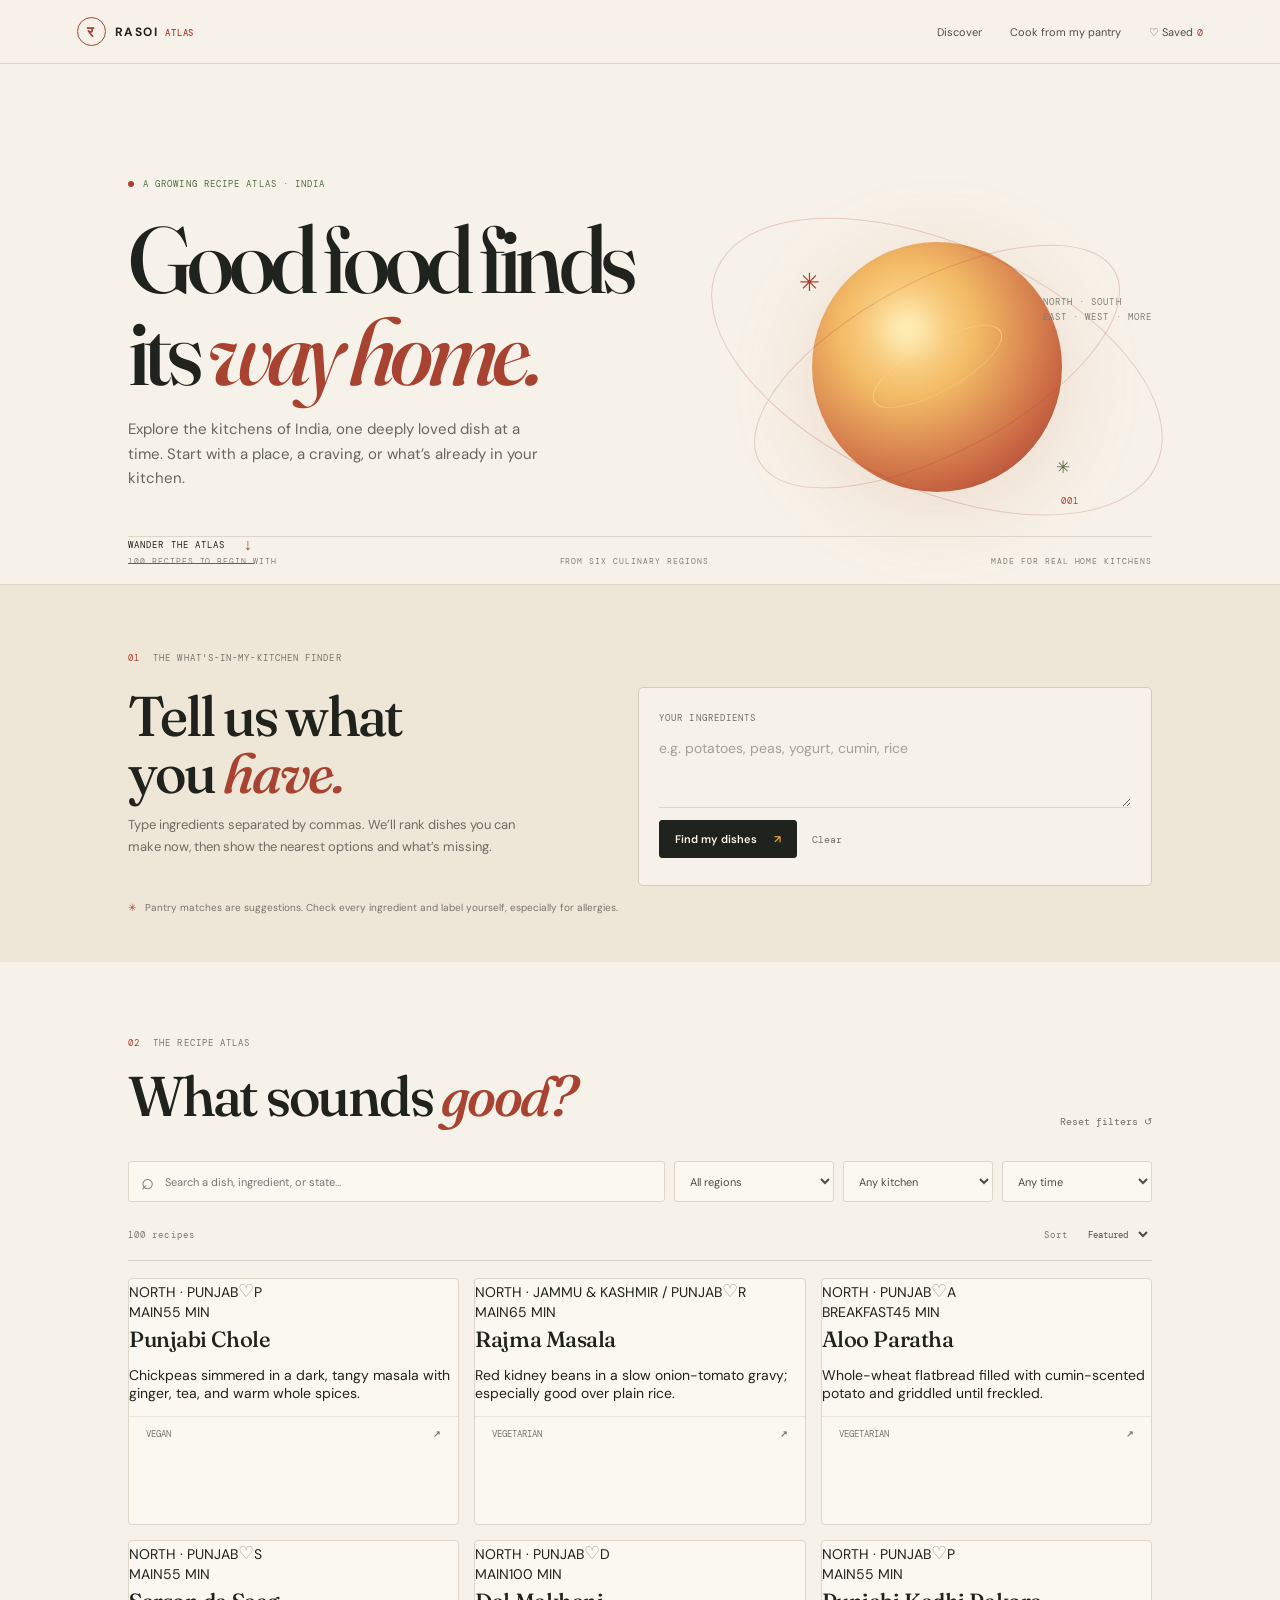
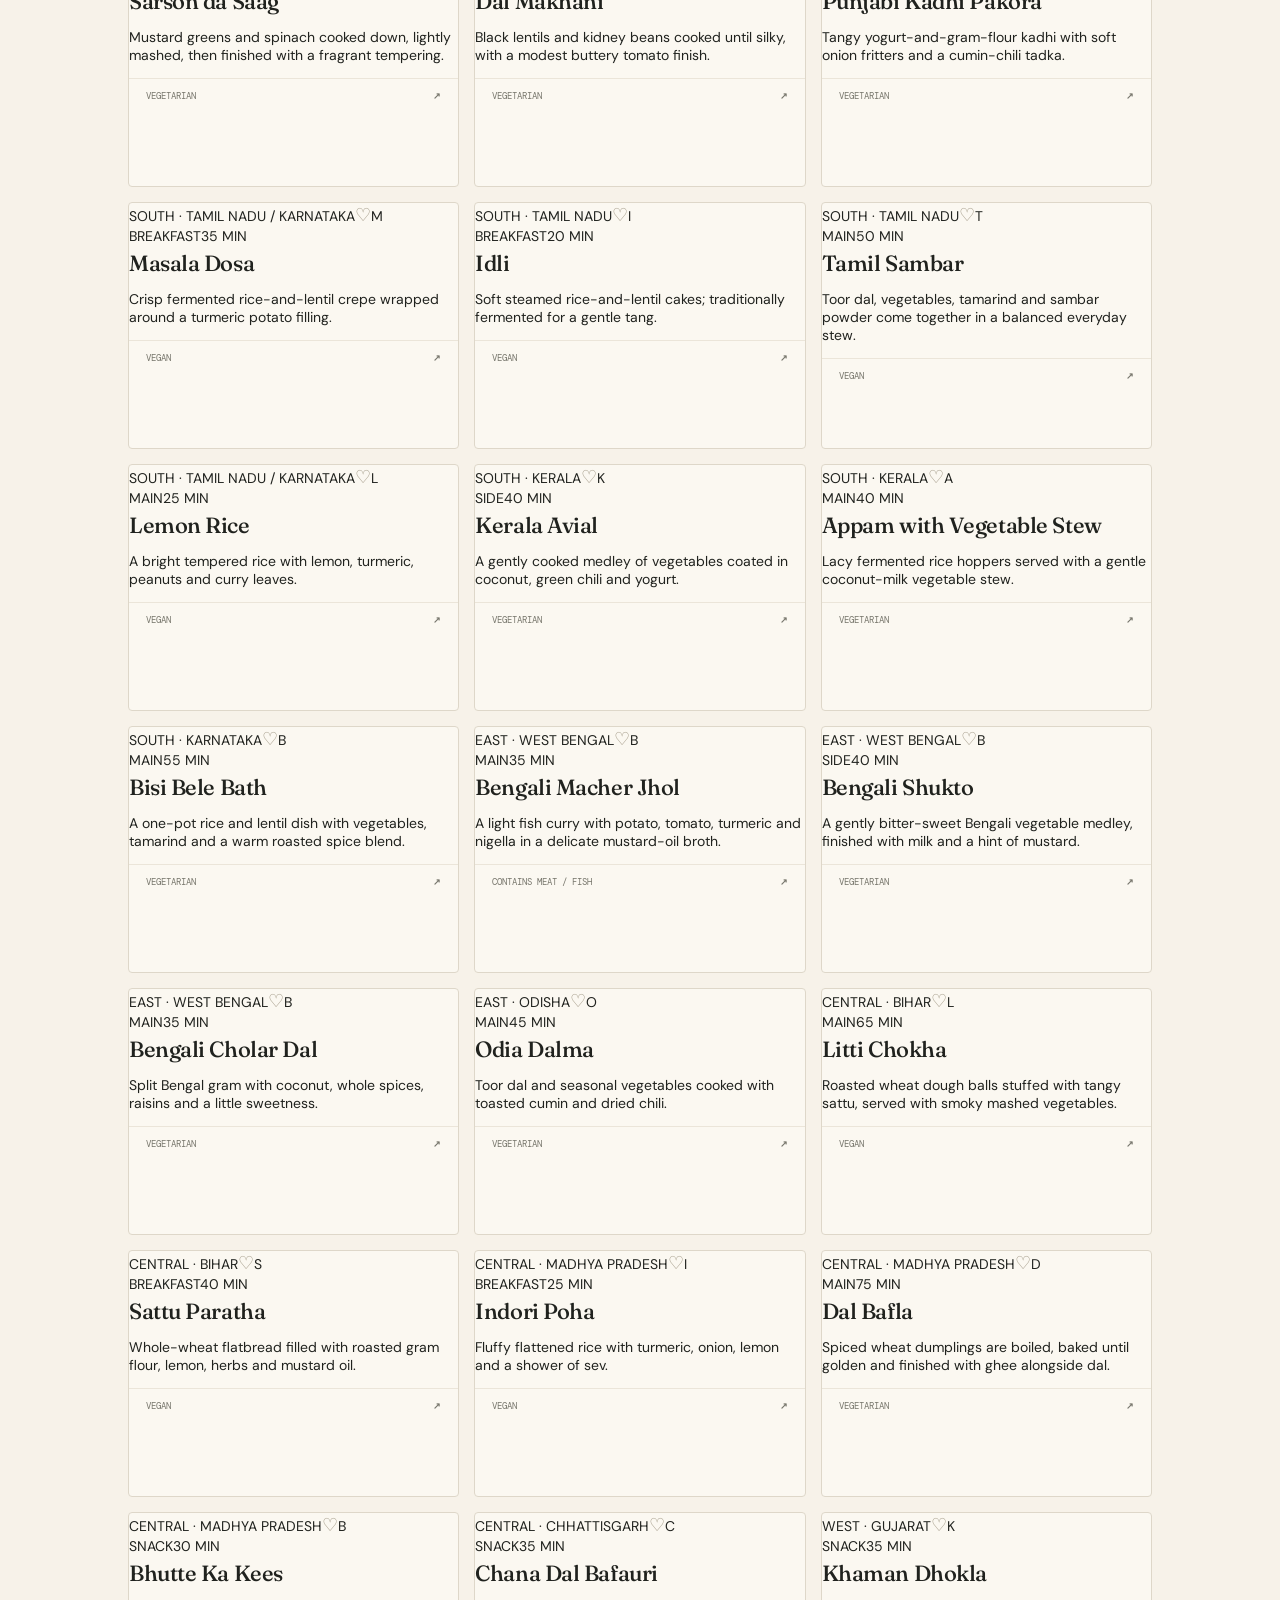
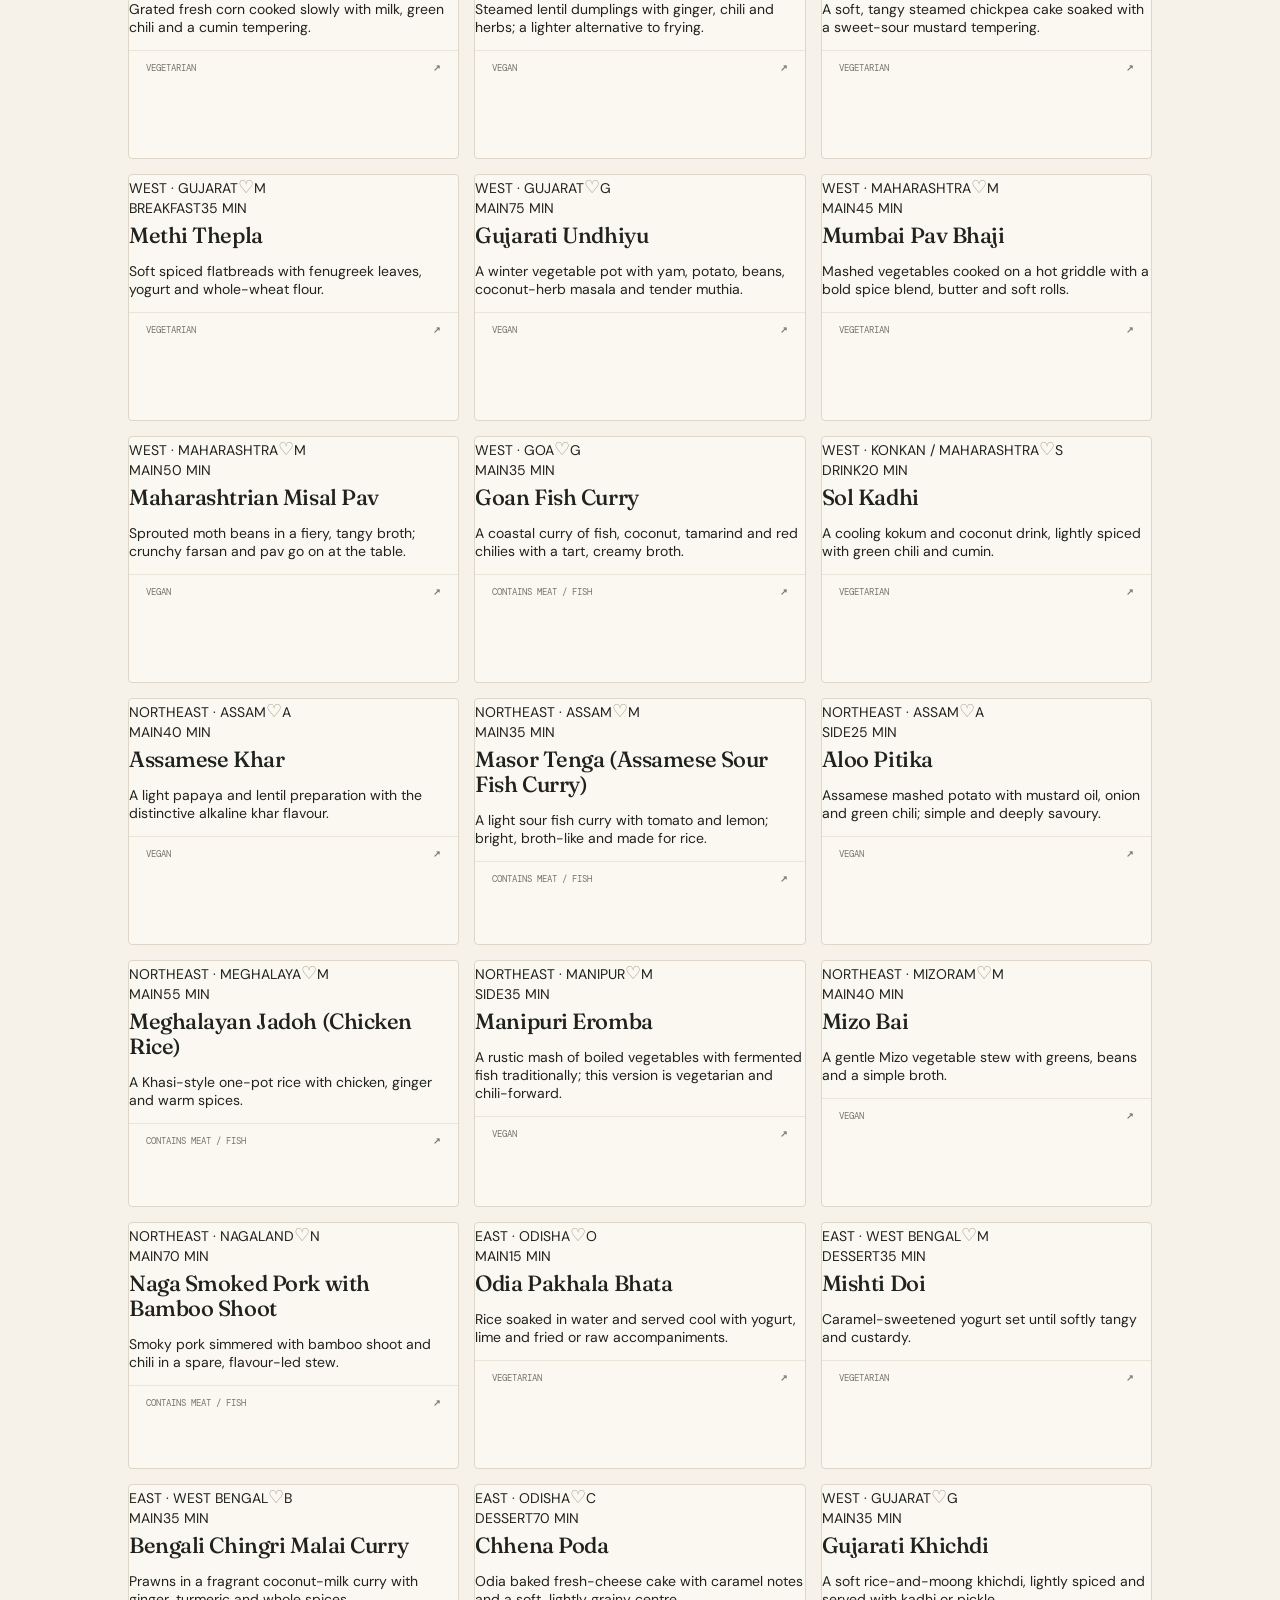
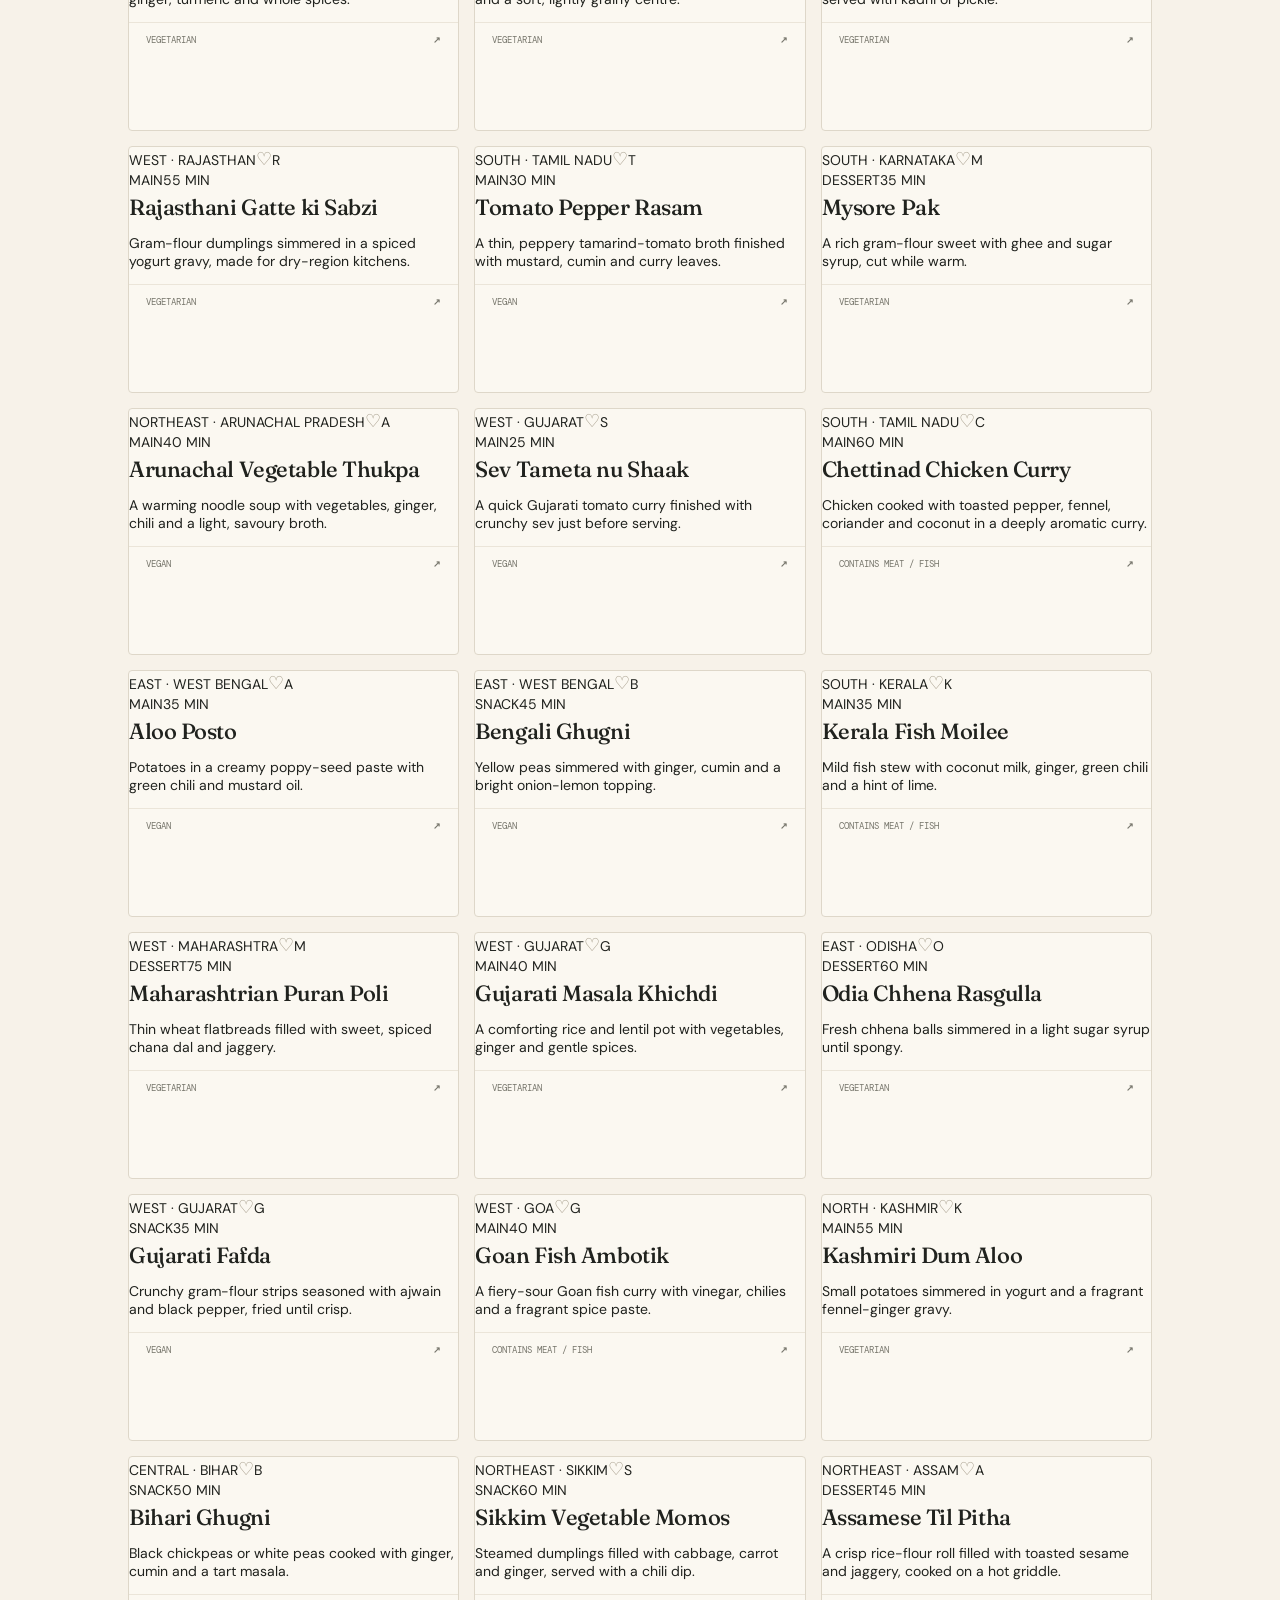
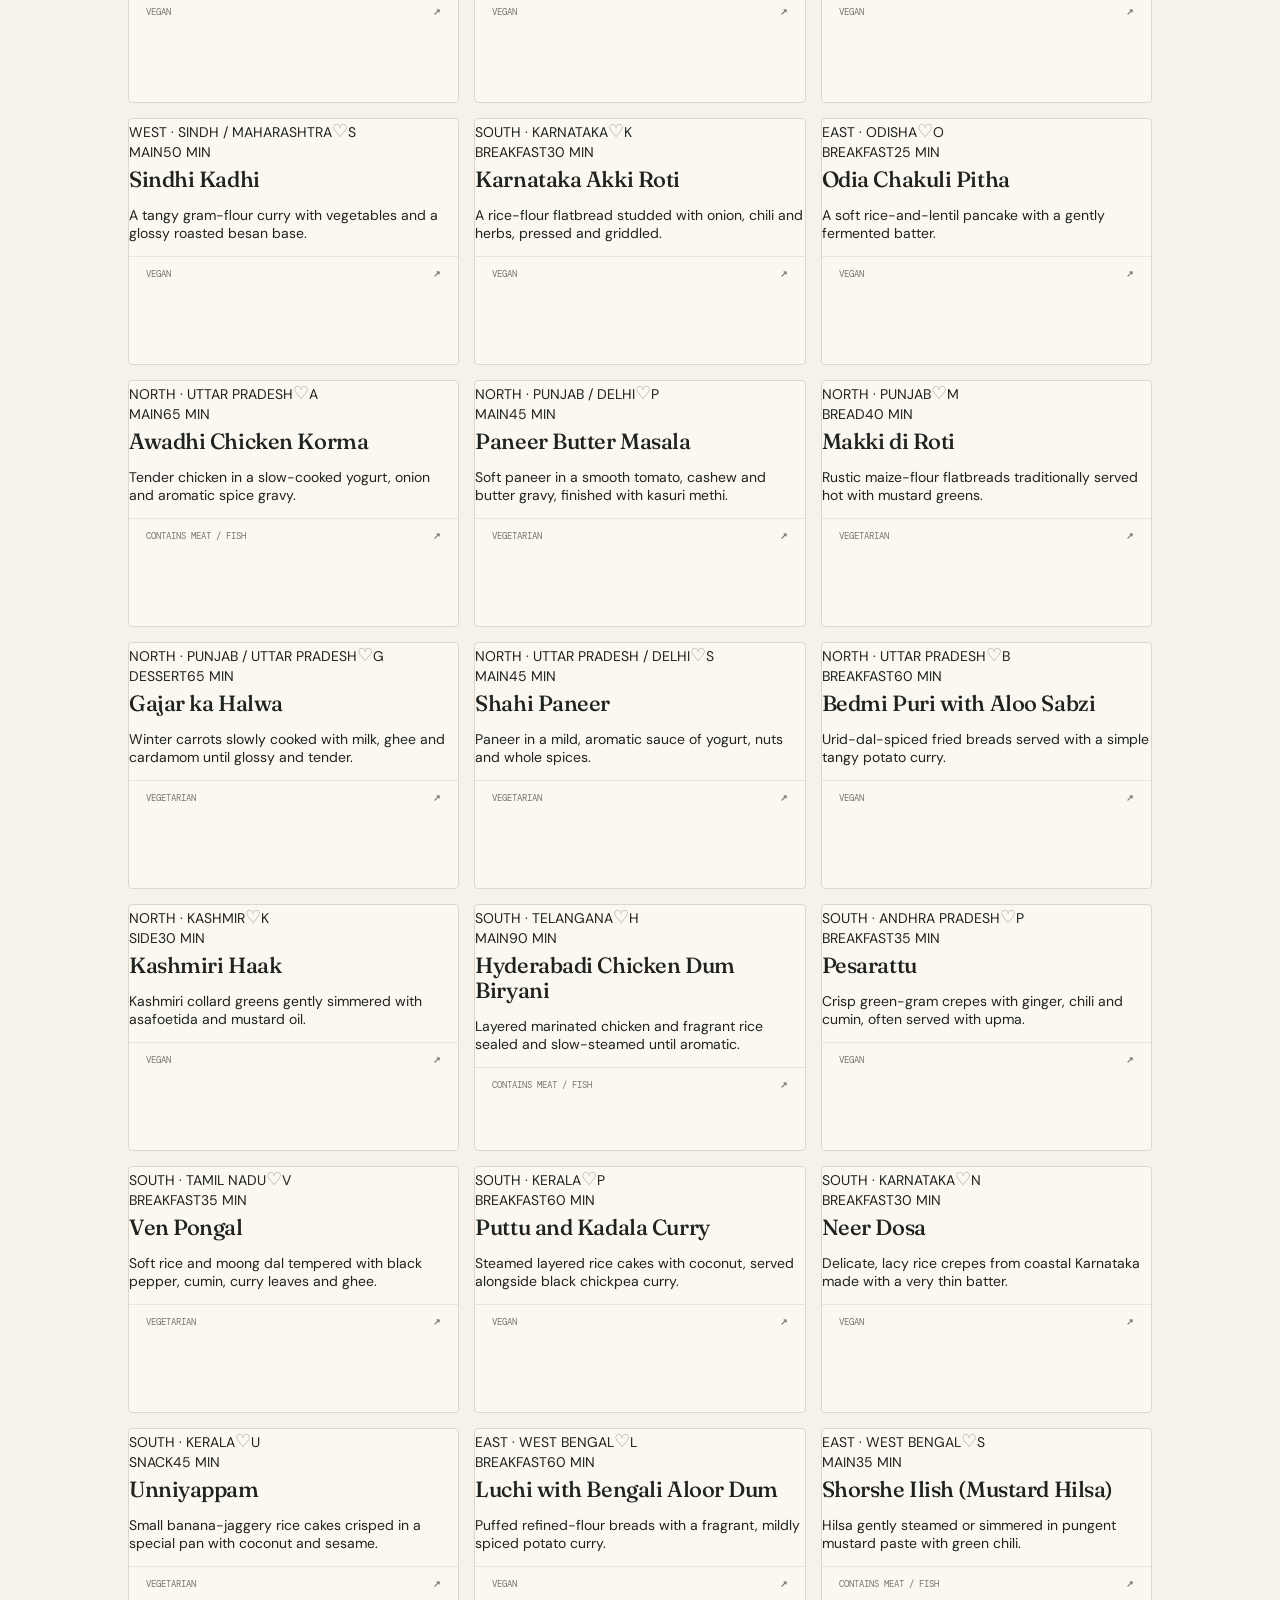
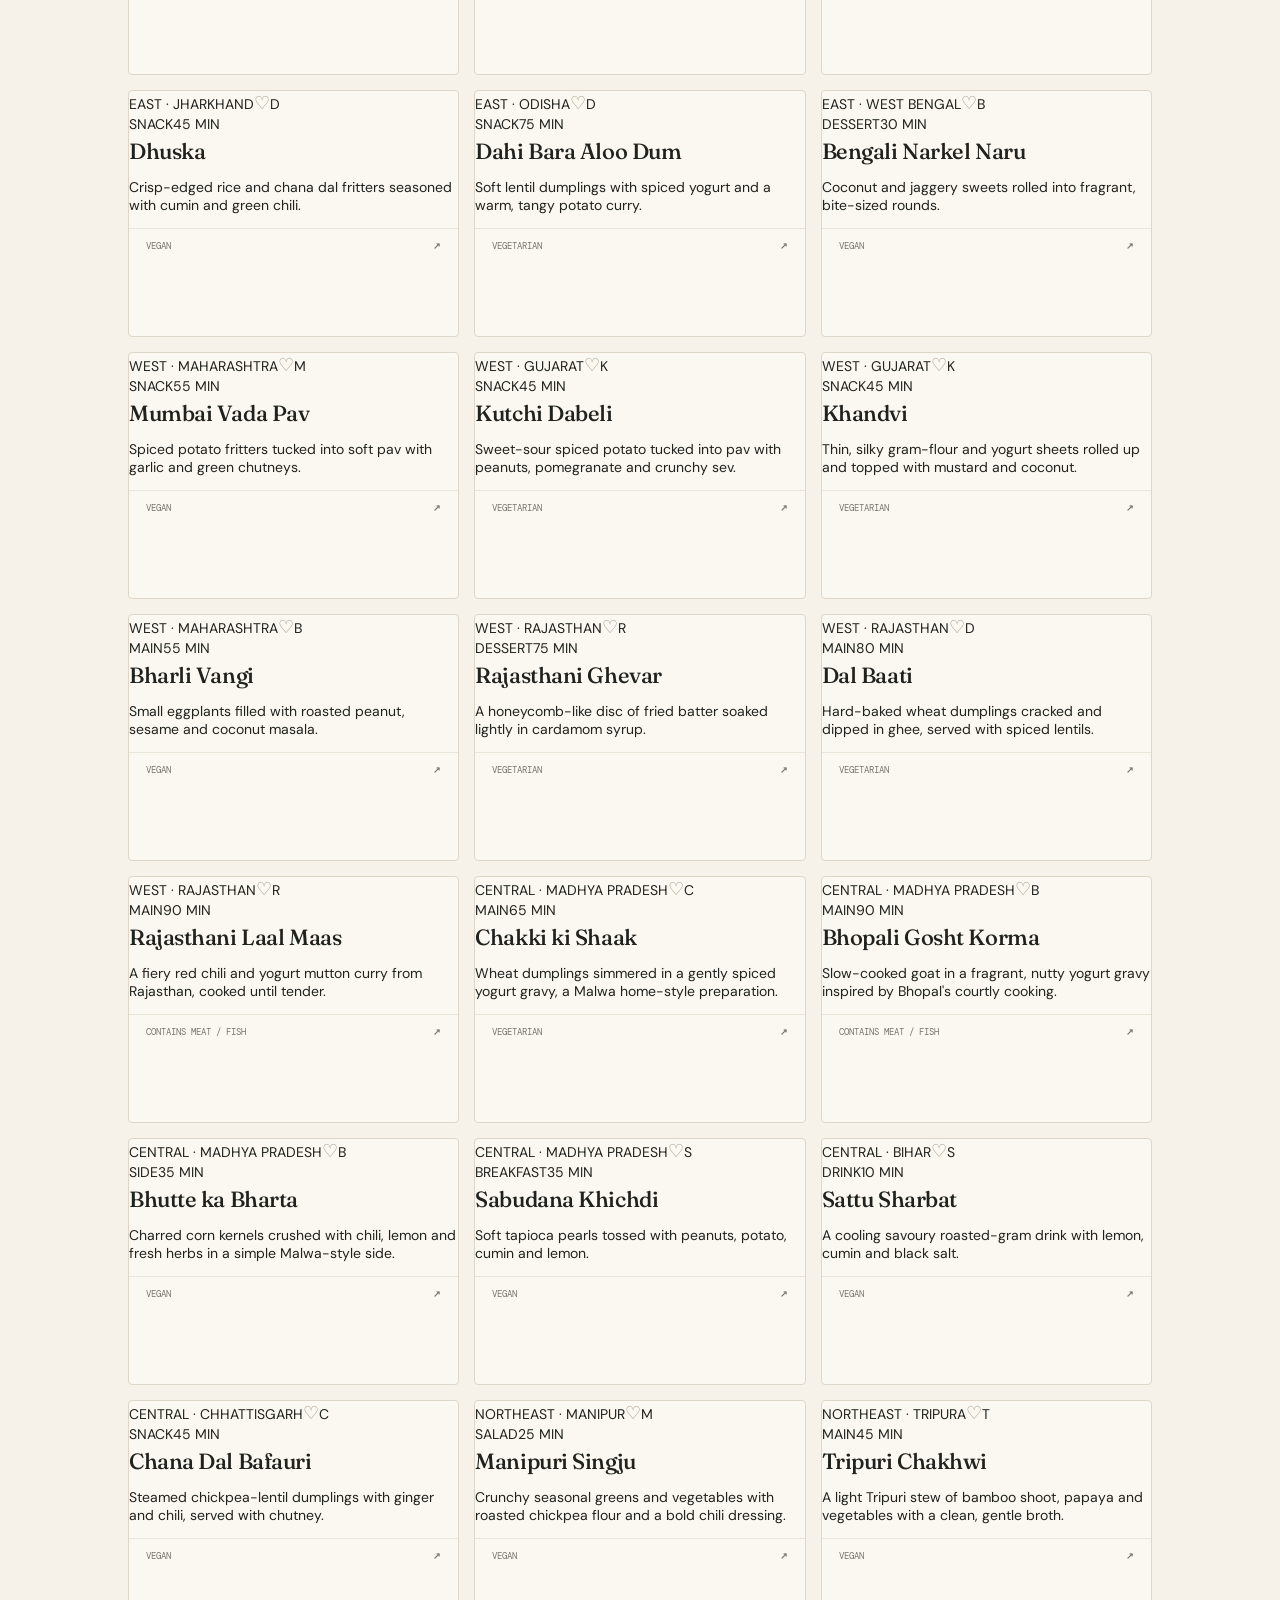
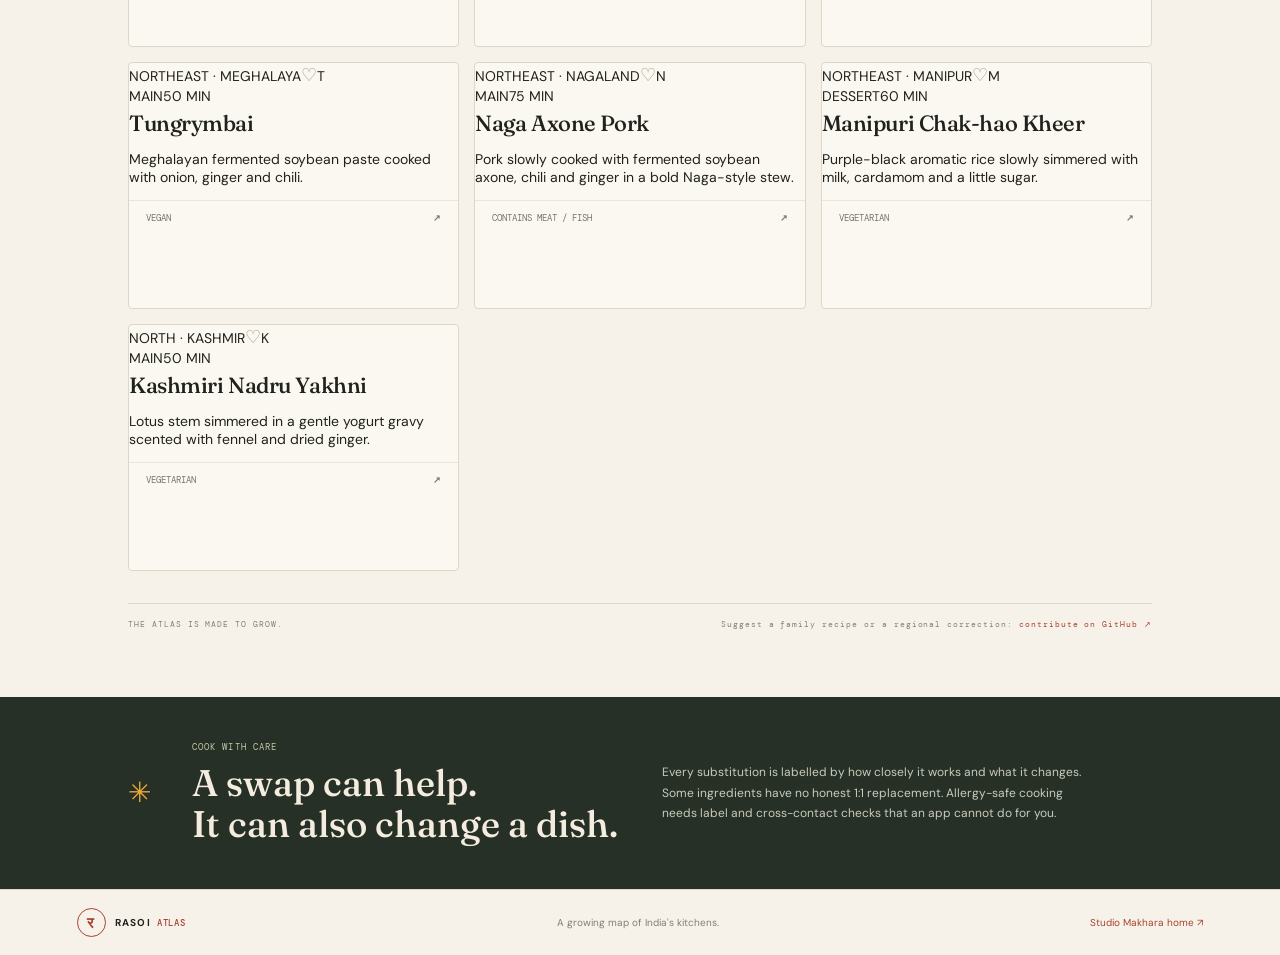
==== apps/rasoi-atlas/index.html @ 3f707b98 "Refresh recipe app browser assets" ====
<!doctype html>
<html lang="en">
<head>
  <meta charset="utf-8">
  <meta name="viewport" content="width=device-width,initial-scale=1">
  <meta name="theme-color" content="#f7f2e9">
  <meta name="description" content="Rasoi Atlas: discover Indian recipes by region, cook with what you have, and make thoughtful ingredient swaps.">
  <title>Rasoi Atlas — Indian food, one kitchen at a time</title>
  <link rel="preconnect" href="https://fonts.googleapis.com"><link rel="preconnect" href="https://fonts.gstatic.com" crossorigin>
  <link href="https://fonts.googleapis.com/css2?family=DM+Mono:wght@400;500&family=DM+Sans:wght@400;500;600;700&family=Fraunces:opsz,wght@9..144,500;9..144,600;9..144,700;9..144,500&display=swap" rel="stylesheet">
  <link rel="stylesheet" href="styles.css?v=100">
  <script src="data.js?v=100" defer></script>
  <script src="app.js?v=100" defer></script>
</head>
<body>
  <header class="site-header">
    <a class="wordmark" href="../../" aria-label="Studio Makhara home"><span class="seal">र</span><span>RASOI <i>ATLAS</i></span></a>
    <nav class="header-nav" aria-label="Main navigation"><a href="#discover">Discover</a><a href="#pantry">Cook from my pantry</a><button id="saved-link" class="saved-link">♡ <span>Saved</span><b id="saved-count">0</b></button></nav>
  </header>

  <main>
    <section class="hero">
      <div class="hero-copy"><p class="eyebrow"><span class="eyebrow-dot"></span> A GROWING RECIPE ATLAS · INDIA</p>
        <h1>Good food finds<br>its <em>way home.</em></h1>
        <p class="hero-text">Explore the kitchens of India, one deeply loved dish at a time. Start with a place, a craving, or what’s already in your kitchen.</p>
        <a class="hero-link" href="#discover">WANDER THE ATLAS <span>↓</span></a>
      </div>
      <div class="hero-art" aria-hidden="true"><div class="sun"></div><div class="orbit orbit-one"></div><div class="orbit orbit-two"></div><div class="spice spice-one">✳</div><div class="spice spice-two">✳</div><span class="hero-note">NORTH · SOUTH<br>EAST · WEST · MORE</span><span class="hero-no">001</span></div>
      <div class="hero-foot"><span>36 RECIPES TO BEGIN WITH</span><span>FROM SIX CULINARY REGIONS</span><span>MADE FOR REAL HOME KITCHENS</span></div>
    </section>

    <section id="pantry" class="pantry-section">
      <div class="section-kicker"><span>01</span><span>THE WHAT'S-IN-MY-KITCHEN FINDER</span></div>
      <div class="pantry-grid">
        <div><h2>Tell us what<br>you <em>have.</em></h2><p>Type ingredients separated by commas. We’ll rank dishes you can make now, then show the nearest options and what’s missing.</p></div>
        <div class="pantry-entry"><label for="pantry-input">YOUR INGREDIENTS</label><textarea id="pantry-input" rows="3" placeholder="e.g. potatoes, peas, yogurt, cumin, rice"></textarea><div class="pantry-actions"><button id="find-pantry" class="button button-dark">Find my dishes <span>↗</span></button><button id="pantry-clear" class="link-button">Clear</button></div><div id="pantry-chips" class="pantry-chips" aria-live="polite"></div></div>
      </div>
      <p class="pantry-note"><span>✳</span> Pantry matches are suggestions. Check every ingredient and label yourself, especially for allergies.</p>
    </section>

    <section id="discover" class="discover-section">
      <div class="discover-head"><div><div class="section-kicker"><span>02</span><span>THE RECIPE ATLAS</span></div><h2>What sounds <em>good?</em></h2></div><button id="clear-filters" class="link-button">Reset filters ↺</button></div>
      <div class="filters">
        <label class="search-box"><span>⌕</span><input id="search" type="search" placeholder="Search a dish, ingredient, or state…" autocomplete="off"></label>
        <select id="region-filter" aria-label="Filter by region"><option value="all">All regions</option><option>North</option><option>South</option><option>East</option><option>West</option><option>Central</option><option>Northeast</option></select>
        <select id="diet-filter" aria-label="Filter by diet"><option value="all">Any kitchen</option><option value="vegetarian">Vegetarian</option><option value="vegan">Vegan</option><option value="nonveg">Non-vegetarian</option></select>
        <select id="time-filter" aria-label="Filter by cooking time"><option value="all">Any time</option><option value="30">Under 30 min</option><option value="45">Under 45 min</option><option value="60">Under 1 hour</option></select>
      </div>
      <div id="active-message" class="active-message" aria-live="polite"></div>
      <div class="results-bar"><span id="results-count"></span><div class="sort-control"><label for="sort">Sort</label><select id="sort"><option value="featured">Featured</option><option value="quick">Quickest</option><option value="az">A to Z</option></select></div></div>
      <div id="recipe-grid" class="recipe-grid"></div>
      <div id="empty-state" class="empty-state" hidden><span>✳</span><h3>No dishes found for that combination.</h3><p>Try another ingredient or widen your filters.</p><button id="empty-reset" class="button button-outline">Show all recipes</button></div>
      <div class="library-footer"><span>THE ATLAS IS MADE TO GROW.</span><span>Suggest a family recipe or a regional correction: <a href="https://github.com/makhara184/makhara184/issues" target="_blank" rel="noreferrer">contribute on GitHub ↗</a></span></div>
    </section>

    <section class="trust-band"><span class="trust-mark">✳</span><div><p class="eyebrow">COOK WITH CARE</p><h2>A swap can help.<br>It can also change a dish.</h2></div><p>Every substitution is labelled by how closely it works and what it changes. Some ingredients have no honest 1:1 replacement. Allergy-safe cooking needs label and cross-contact checks that an app cannot do for you.</p></section>
  </main>
  <footer class="site-footer"><a class="wordmark" href="../../"><span class="seal">र</span><span>RASOI <i>ATLAS</i></span></a><span>A growing map of India's kitchens.</span><span><a href="../../">Studio Makhara home ↗</a></span></footer>

  <dialog id="recipe-dialog" class="recipe-dialog">
    <form method="dialog"><button class="close-button" aria-label="Close recipe">×</button></form>
    <div id="recipe-detail"></div>
  </dialog>
  <div id="toast" class="toast" role="status" aria-live="polite"></div>
</body>
</html>
---- apps/rasoi-atlas/styles.css ----
:root{--paper:#f7f2e9;--paper2:#eee6d7;--ink:#20221e;--muted:#77766e;--line:#ded7c9;--saffron:#e9a63b;--brick:#a84231;--leaf:#556a47;--serif:"Fraunces",Georgia,serif;--sans:"DM Sans",Arial,sans-serif;--mono:"DM Mono",monospace;color-scheme:light}
*{box-sizing:border-box}html{scroll-behavior:smooth;scroll-padding-top:75px}body{margin:0;background:var(--paper);color:var(--ink);font:14px var(--sans)}button,input,textarea,select{font:inherit}button,a,select{touch-action:manipulation}button{cursor:pointer}.site-header{height:64px;display:flex;align-items:center;justify-content:space-between;padding:0 clamp(18px,6vw,90px);border-bottom:1px solid var(--line);position:sticky;top:0;background:#f7f2e9ed;backdrop-filter:blur(12px);z-index:10}.wordmark{display:flex;align-items:center;gap:9px;text-decoration:none;color:var(--ink);font-weight:700;font-size:12px;letter-spacing:.12em}.wordmark i{font:500 9px var(--mono);letter-spacing:.08em;color:var(--brick);margin-left:3px}.seal{display:grid;place-items:center;width:29px;height:29px;border:1px solid var(--brick);border-radius:50%;color:var(--brick);font:600 15px var(--serif)}.header-nav{display:flex;align-items:center;gap:28px}.header-nav a,.saved-link{font-size:11px;text-decoration:none;color:#4e4e46}.header-nav a:hover,.saved-link:hover{color:var(--brick)}.saved-link{border:0;background:none;padding:5px 0}.saved-link b{margin-left:4px;color:var(--brick);font:10px var(--mono)}
.hero{min-height:520px;padding:85px clamp(18px,10vw,150px) 0;position:relative;display:grid;grid-template-columns:1fr minmax(250px,430px);align-items:center;overflow:hidden}.hero-copy{max-width:560px;position:relative;z-index:1}.eyebrow,.section-kicker,.hero-foot,.hero-note,.hero-no,.hero-link,.pantry-entry label,.results-bar,.library-footer,.sub-label,.source-label,.recipe-number,.tag,.region-chip,.detail-meta,.cook-progress,.trust-band .eyebrow{font:9px var(--mono);letter-spacing:.12em}.eyebrow{color:var(--leaf);display:flex;align-items:center;gap:9px}.eyebrow-dot{width:6px;height:6px;background:var(--brick);border-radius:50%}.hero h1{font:500 clamp(52px,7.4vw,94px)/.98 var(--serif);letter-spacing:-.06em;margin:23px 0 20px}.hero h1 em,.pantry-grid h2 em,.discover-head h2 em{font-style:italic;color:var(--brick)}.hero-text{font-size:15px;color:#66665f;line-height:1.65;max-width:430px}.hero-link{display:inline-flex;align-items:center;gap:18px;margin-top:28px;color:var(--ink);text-decoration:none;border-bottom:1px solid var(--brick);padding-bottom:8px}.hero-link span{color:var(--brick);font-size:16px}.hero-art{height:360px;position:relative;display:grid;place-items:center}.sun{width:min(27vw,250px);aspect-ratio:1;background:radial-gradient(circle at 38% 35%,#ffe2a0 0,#f3bb66 30%,#c96643 70%,#8d332a 100%);border-radius:50%;box-shadow:0 15px 85px #c667422e;position:relative}.sun:before{content:"";position:absolute;inset:21%;border:1px solid #ffe5ae88;border-radius:50%;transform:rotate(-29deg) scaleY(.34)}.sun:after{content:"";position:absolute;width:16%;height:16%;left:30%;top:27%;border-radius:50%;background:#fff2bf;filter:blur(15px)}.orbit{position:absolute;border:1px solid #a842313b;border-radius:50%;transform:rotate(-28deg)}.orbit-one{width:94%;height:48%}.orbit-two{width:112%;height:68%;transform:rotate(24deg)}.spice{position:absolute;color:var(--brick);font-size:25px}.spice-one{left:18%;top:22%}.spice-two{right:19%;bottom:19%;color:var(--leaf);font-size:17px}.hero-note{position:absolute;right:0;top:30%;color:#827e71;line-height:1.7}.hero-no{position:absolute;bottom:11%;right:17%;color:#a84231}.hero-foot{position:absolute;bottom:0;left:clamp(18px,10vw,150px);right:clamp(18px,10vw,150px);height:48px;border-top:1px solid var(--line);display:flex;align-items:center;justify-content:space-between;color:#858276;font-size:8px}
.pantry-section{background:var(--paper2);padding:67px clamp(18px,10vw,150px) 48px;border-top:1px solid var(--line)}.section-kicker{display:flex;align-items:center;gap:13px;color:#77766e}.section-kicker span:first-child{color:var(--brick)}.pantry-grid{display:grid;grid-template-columns:.9fr 1.1fr;gap:7vw;margin-top:23px;align-items:start}.pantry-grid h2,.discover-head h2{font:500 clamp(36px,4.4vw,56px)/1.02 var(--serif);letter-spacing:-.04em;margin:0 0 12px}.pantry-grid>div:first-child>p{color:#6e6c63;line-height:1.65;max-width:390px;font-size:13px}.pantry-entry{border:1px solid #d4cbbb;background:var(--paper);padding:19px 20px 17px;border-radius:5px}.pantry-entry label{color:#716f66}.pantry-entry textarea{display:block;width:100%;resize:vertical;min-height:72px;background:transparent;border:0;outline:0;padding:12px 0 3px;color:var(--ink);font-size:14px;line-height:1.6}.pantry-entry textarea::placeholder{color:#a4a094}.pantry-actions{display:flex;align-items:center;gap:15px;border-top:1px solid var(--line);padding-top:12px}.button{border:1px solid var(--ink);border-radius:3px;padding:11px 15px;font-weight:600;font-size:11px}.button-dark{background:var(--ink);color:#fff6e8}.button-dark:hover{background:var(--brick);border-color:var(--brick)}.button-dark span{margin-left:14px;color:var(--saffron)}.link-button{background:transparent;border:0;color:#736f66;font:10px var(--mono);padding:8px 0}.link-button:hover{color:var(--brick)}.pantry-chips{display:flex;flex-wrap:wrap;gap:6px;margin-top:10px}.pantry-chip{background:#eadfc9;color:#4d4b42;border-radius:30px;padding:5px 9px;font-size:10px}.pantry-note{font-size:10px;color:#77746c;margin:15px 0 0}.pantry-note span{color:var(--brick);margin-right:6px}
.discover-section{padding:75px clamp(18px,10vw,150px) 68px}.discover-head{display:flex;align-items:end;justify-content:space-between}.discover-head h2{margin-top:18px}.filters{display:grid;grid-template-columns:1fr 160px 150px 150px;gap:9px;margin-top:25px}.search-box{display:flex;align-items:center;gap:9px;background:#fbf8f1;border:1px solid var(--line);height:41px;padding:0 12px;border-radius:3px}.search-box span{font-size:22px;color:#79766e}.search-box input{border:0;outline:0;background:transparent;width:100%;font-size:11px;color:var(--ink)}.filters select,.sort-control select{height:41px;border:1px solid var(--line);background:#fbf8f1;color:#4e4d46;padding:0 11px;border-radius:3px;font-size:11px}.active-message{display:flex;gap:6px;flex-wrap:wrap;margin-top:13px}.active-message:empty{display:none}.filter-pill{font:9px var(--mono);border:1px solid #dfc2a0;border-radius:99px;padding:6px 9px;color:#8d493a;background:#f8ece0}.results-bar{display:flex;justify-content:space-between;align-items:center;border-bottom:1px solid var(--line);padding:19px 0 12px;color:#79766d}.sort-control{display:flex;align-items:center;gap:8px}.sort-control select{height:27px;padding:0 7px;font:9px var(--mono);border-color:transparent;background:transparent}.recipe-grid{display:grid;grid-template-columns:repeat(3,minmax(0,1fr));gap:15px;margin-top:17px}.recipe-card{background:#fbf8f1;border:1px solid var(--line);border-radius:4px;overflow:hidden;display:flex;flex-direction:column;min-height:247px;transition:transform .18s,border-color .18s,box-shadow .18s}.recipe-card:hover{transform:translateY(-3px);border-color:#bd9870;box-shadow:0 10px 28px #53422a0d}.card-top{padding:17px 17px 0;display:flex;justify-content:space-between;align-items:center}.region-chip{border:1px solid #d8d0c1;padding:5px 7px;color:var(--leaf);font-size:8px}.heart{border:0;background:none;font-size:18px;color:#9e9582;padding:0}.heart.is-saved{color:var(--brick)}.card-body{padding:13px 17px 12px;flex:1}.recipe-number{color:#a7a092;font-size:8px}.recipe-card h3{font:500 22px/1.12 var(--serif);margin:6px 0 7px;letter-spacing:-.02em}.card-desc{color:#77756c;font-size:11px;line-height:1.5;margin:0;min-height:32px}.card-tags{display:flex;gap:5px;flex-wrap:wrap;margin-top:11px}.tag{font-size:8px;letter-spacing:.07em;color:#66665d;background:#f0e9dc;padding:5px 7px;border-radius:2px}.card-bottom{border-top:1px solid #ebe5d9;padding:11px 17px;display:flex;justify-content:space-between;align-items:center;color:#77766c;font:9px var(--mono)}.card-bottom button{border:0;background:none;color:var(--brick);font:9px var(--mono);letter-spacing:.05em}.match-strip{padding:8px 17px;background:#e8efdf;color:#3f603f;font-size:10px}.match-strip.missing{background:#f3ead8;color:#8c642c}.empty-state{text-align:center;padding:70px 10px}.empty-state>span{font-size:24px;color:var(--brick)}.empty-state h3{font:500 25px var(--serif);margin:9px}.empty-state p{font-size:12px;color:var(--muted)}.button-outline{background:transparent;border-color:var(--line);color:var(--ink)}.library-footer{display:flex;justify-content:space-between;margin-top:32px;padding-top:15px;border-top:1px solid var(--line);color:#858176;font-size:8px}.library-footer a,.site-footer a:not(.wordmark){color:var(--brick);text-decoration:none}.trust-band{background:#273027;color:#f4eddf;padding:44px clamp(18px,10vw,150px);display:grid;grid-template-columns:40px 1fr 1.1fr;gap:24px;align-items:center}.trust-mark{color:var(--saffron);font-size:28px}.trust-band .eyebrow{color:#c3c7a8;margin:0 0 10px}.trust-band h2{font:500 clamp(26px,3.1vw,37px)/1.1 var(--serif);margin:0}.trust-band>p{font-size:12px;line-height:1.7;color:#c9cbbb;margin:0;max-width:430px}.site-footer{padding:18px clamp(18px,6vw,90px);display:flex;justify-content:space-between;align-items:center;border-top:1px solid var(--line);font-size:10px;color:#827e73}.site-footer .wordmark{font-size:10px}
.recipe-dialog{width:min(760px,calc(100% - 22px));max-height:min(92vh,1000px);padding:0;border:1px solid #d0c6b4;background:var(--paper);color:var(--ink);border-radius:6px;box-shadow:0 28px 110px #241b1073;overflow-y:auto}.recipe-dialog::backdrop{background:#211b14b3;backdrop-filter:blur(3px)}.recipe-dialog>form{position:sticky;top:0;z-index:5;height:0;display:flex;justify-content:flex-end}.close-button{margin:10px 11px 0 0;width:34px;height:34px;border:1px solid #d9d0c2;background:#f7f2e9ed;border-radius:50%;font-size:22px;color:#605c52}.detail{padding:42px clamp(20px,5vw,46px) 38px}.detail-overline{display:flex;align-items:center;gap:9px;color:var(--brick);font:9px var(--mono);letter-spacing:.13em}.detail h2{font:500 clamp(33px,6vw,51px)/1 var(--serif);letter-spacing:-.04em;margin:12px 0}.detail-intro{font-size:13px;color:#6e6b62;line-height:1.65;max-width:590px}.detail-meta{display:flex;gap:17px;color:#6f6d64;border-bottom:1px solid var(--line);padding:13px 0;margin-bottom:21px}.detail-layout{display:grid;grid-template-columns:.85fr 1.15fr;gap:27px}.detail h3{font:500 21px var(--serif);margin:0 0 12px}.serves-control{display:flex;align-items:center;gap:8px;margin-bottom:10px;color:#77756c;font-size:10px}.serves-control button{width:24px;height:24px;border:1px solid var(--line);background:transparent;border-radius:50%}.serves-control strong{font:11px var(--mono);color:var(--ink)}.ingredient-list,.steps-list{list-style:none;padding:0;margin:0}.ingredient-item{border-bottom:1px solid #e9e2d6;padding:10px 0;font-size:11px;line-height:1.5}.ingredient-head{display:flex;align-items:flex-start;gap:7px}.ingredient-check{appearance:none;flex:0 0 15px;width:15px;height:15px;border:1px solid #bdb5a6;border-radius:50%;margin:1px 0 0;cursor:pointer}.ingredient-check:checked{border-color:var(--leaf);background:var(--leaf);box-shadow:inset 0 0 0 3px var(--paper)}.ingredient-item:has(:checked)>span{text-decoration:line-through;color:#99958a}.ingredient-amount{font:10px var(--mono);color:#77746b;white-space:nowrap}.alt-toggle{border:0;background:transparent;color:#9a523c;font:9px var(--mono);padding:6px 0 0 22px}.alt-box{margin:7px 0 0 22px;padding:9px 10px;background:#efe8d9;border-left:2px solid var(--saffron);font-size:10px;line-height:1.55;color:#5c594f}.confidence{font:8px var(--mono);letter-spacing:.08em;color:var(--leaf);text-transform:uppercase}.confidence.caution{color:#a05c31}.confidence.none{color:#9b4337}.steps-list{counter-reset:step}.steps-list li{counter-increment:step;position:relative;padding:0 0 17px 37px;font-size:12px;line-height:1.7;color:#58574f}.steps-list li:before{content:counter(step,decimal-leading-zero);position:absolute;left:0;top:0;font:9px var(--mono);color:var(--brick);border:1px solid #dbcbbb;border-radius:50%;width:25px;height:25px;display:grid;place-items:center}.steps-list li.done{color:#a5a094;text-decoration:line-through}.step-check{position:absolute;inset:0;width:100%;height:100%;opacity:0;cursor:pointer}.step-wrap{position:relative}.detail-bottom{border-top:1px solid var(--line);margin-top:20px;padding-top:14px;display:flex;gap:8px;flex-wrap:wrap}.source-box,.tip-box,.swap-warning{margin-top:17px;padding:11px 13px;background:#efe9dc;color:#6a675e;font-size:10px;line-height:1.6}.source-box a{color:#9b4b37}.tip-box strong{color:#3f5c3e}.swap-warning{background:#f5ead9;color:#805d31}.button-small{background:transparent;border:1px solid var(--line);padding:9px 12px;border-radius:3px;font:9px var(--mono);color:#544f45}.button-small:hover{border-color:var(--brick);color:var(--brick)}.toast{position:fixed;bottom:20px;left:50%;transform:translate(-50%,12px);background:#263127;color:#f6efdf;padding:11px 17px;border-radius:4px;font-size:11px;box-shadow:0 8px 25px #0002;opacity:0;pointer-events:none;transition:.2s;z-index:20}.toast.show{opacity:1;transform:translate(-50%,0)}
@media(max-width:850px){.hero{grid-template-columns:1fr minmax(190px,300px);padding-top:60px}.hero-art{height:300px}.filters{grid-template-columns:1fr 1fr}.search-box{grid-column:1/-1}.recipe-grid{grid-template-columns:repeat(2,minmax(0,1fr))}.trust-band{grid-template-columns:30px 1fr}.trust-band>p{grid-column:2}.pantry-grid{gap:35px}}
@media(max-width:580px){.site-header{height:58px;padding:0 15px}.header-nav{gap:13px}.header-nav a{display:none}.saved-link{font-size:10px}.hero{display:block;min-height:505px;padding:50px 20px 58px}.hero h1{font-size:59px}.hero-text{max-width:350px;font-size:13px}.hero-art{position:absolute;width:230px;height:230px;right:12px;bottom:22px;opacity:.72}.sun{width:120px}.hero-note{font-size:7px;right:3px;top:20%}.hero-no{font-size:7px;bottom:15%;right:12%}.hero-foot{left:17px;right:17px;height:40px;font-size:6px;gap:8px}.hero-foot span:last-child{display:none}.pantry-section{padding:40px 18px 30px}.pantry-grid{grid-template-columns:1fr;gap:15px;margin-top:20px}.pantry-grid h2{font-size:44px}.pantry-entry{padding:15px}.discover-section{padding:48px 16px}.discover-head h2{font-size:41px}.discover-head>.link-button{font-size:8px}.filters{grid-template-columns:1fr 1fr;gap:7px}.filters select{font-size:10px;padding:0 7px}.search-box{grid-column:1/-1}.recipe-grid{grid-template-columns:1fr;gap:10px}.recipe-card{min-height:205px}.recipe-card h3{font-size:23px}.library-footer{gap:10px;flex-direction:column}.trust-band{padding:33px 20px;gap:15px;grid-template-columns:25px 1fr}.trust-band h2{font-size:30px}.trust-band>p{grid-column:1/-1}.site-footer{padding:15px;gap:13px;flex-wrap:wrap}.site-footer>span:nth-child(2){display:none}.detail{padding:40px 17px 26px}.detail-layout{grid-template-columns:1fr;gap:18px}.detail h2{font-size:38px}.detail-meta{gap:10px;font-size:8px;flex-wrap:wrap}.recipe-dialog{max-height:95vh}}
@media(prefers-reduced-motion:reduce){*,*::before,*::after{scroll-behavior:auto!important;transition-duration:.01ms!important}}
@media print{body{background:white}.site-header,.hero,.pantry-section,.discover-section,.site-footer,.close-button,.detail-bottom,.trust-band{display:none!important}.recipe-dialog{position:static;display:block;border:0;max-height:none;width:100%;box-shadow:none}.recipe-dialog::backdrop{display:none}.detail{padding:0}.detail-layout{grid-template-columns:.8fr 1.2fr}.recipe-dialog:not([open]){display:none}}

/* Recipe detail layout */
.detail-hero{padding:42px clamp(20px,5vw,46px) 20px}.detail-hero h2{font:500 clamp(33px,6vw,51px)/1 var(--serif);letter-spacing:-.04em;margin:12px 0}.detail-hero>p:not(.eyebrow){font-size:13px;color:#6e6b62;line-height:1.65;max-width:590px}.detail-tools{display:flex;align-items:center;gap:10px;flex-wrap:wrap;border-bottom:1px solid var(--line);padding:12px 0}.detail-tools label{display:flex;align-items:center;gap:9px;color:#77756c;font-size:11px;margin-right:auto}.detail-tools label button{width:25px;height:25px;border:1px solid var(--line);background:transparent;border-radius:50%}.detail-columns{display:grid;grid-template-columns:.85fr 1.15fr;gap:27px;padding:0 clamp(20px,5vw,46px)}.detail-columns h3{font:500 21px var(--serif);margin:0 0 12px}.detail-ingredient{border-bottom:1px solid #e9e2d6;padding:10px 0;font-size:11px;line-height:1.5;list-style:none}.detail-ingredient>label{display:flex;align-items:flex-start;gap:7px}.detail-ingredient input,.step-list input{flex:0 0 15px;width:15px;height:15px;accent-color:var(--leaf)}.detail-ingredient small{display:block;color:#858176}.swap{margin:6px 0 0 22px}.swap summary{cursor:pointer;color:#9a523c;font:9px var(--mono);padding:4px 0}.swap>div{padding:1px 10px;background:#efe8d9;border-left:2px solid var(--saffron)}.swap p{font-size:10px;line-height:1.5;color:#5c594f}.swap p small{font-size:10px}.swap-level{font:8px var(--mono);letter-spacing:.06em;color:var(--leaf)}.level-approx{color:#a05c31}.level-no-direct{color:#9b4337}.no-swap{display:block;margin:4px 0 0 22px;color:#908b7f;font-size:9px}.step-list{list-style:none;margin:0;padding:0;counter-reset:step}.step-list li{counter-increment:step;position:relative;padding:0 0 17px 37px;font-size:12px;line-height:1.7;color:#58574f}.step-list li:before{content:counter(step,decimal-leading-zero);position:absolute;left:0;top:0;font:9px var(--mono);color:var(--brick);border:1px solid #dbcbbb;border-radius:50%;width:25px;height:25px;display:grid;place-items:center}.step-list label{display:flex;align-items:flex-start;gap:8px}.recipe-tip,.allergy-note{margin-top:17px;padding:11px 13px;background:#efe9dc;color:#6a675e;font-size:10px;line-height:1.6}.recipe-tip b{color:#3f5c3e}.recipe-tip p{margin:5px 0 0}.allergy-note{background:#f5ead9;color:#805d31}.source-note{border-top:1px solid var(--line);margin:20px clamp(20px,5vw,46px) 0;padding:15px 0 25px;color:#6a675e;font-size:10px;line-height:1.6}.source-note p{margin:5px 0 9px}.source-note a{display:inline-block;color:#9b4b37;margin:0 12px 4px 0}.detail-hero .eyebrow{color:var(--brick);font:9px var(--mono);letter-spacing:.13em}
@media(max-width:580px){.detail-columns{grid-template-columns:1fr;gap:18px}.detail-hero{padding:40px 17px 18px}.detail-columns{padding:0 17px}.source-note{margin:18px 17px 0}.detail-tools .button{padding:8px 9px;font-size:9px}}

/* Dish photos from Wikimedia Commons */
.recipe-art{position:relative;isolation:isolate;overflow:hidden}.food-photo{position:absolute;z-index:-1;inset:0;width:100%;height:100%;object-fit:cover;transition:transform .45s ease}.recipe-card:hover .food-photo{transform:scale(1.035)}.recipe-art.has-photo .dish-initial{display:none}.recipe-art.has-photo:after{content:"";position:absolute;inset:35% 0 0;z-index:-1;background:linear-gradient(transparent,#201a12a8);pointer-events:none}.photo-credit{position:absolute;z-index:2;right:9px;bottom:8px;max-width:calc(100% - 18px);overflow:hidden;text-overflow:ellipsis;white-space:nowrap;padding:5px 7px;border-radius:2px;background:#17140fcc;color:#fff7e8;font:8px var(--mono);text-decoration:none}.photo-credit:hover{text-decoration:underline}.detail-photo-slot{position:relative;min-height:0;margin:0 clamp(20px,5vw,46px);overflow:hidden;background:linear-gradient(135deg,#d4a969,#71805d 48%,#983e2d);border-radius:4px}.detail-photo-slot.has-photo{height:clamp(200px,34vw,310px);margin-top:20px}.detail-photo-slot .food-photo{z-index:0}.detail-photo-slot .photo-credit{z-index:1}.detail-photo-slot:not(.has-photo){display:none}
@media(max-width:580px){.detail-photo-slot.has-photo{height:210px;margin:12px 17px 0}}

.prep-panel{margin:0 clamp(20px,5vw,46px) 22px;padding:13px 15px;background:#efe9dc;border-left:3px solid var(--saffron);color:#625e53;font-size:10px;line-height:1.6}.prep-panel>b{font:9px var(--mono);letter-spacing:.12em;color:var(--brick)}.prep-panel p{margin:5px 0 0}.prep-panel strong{color:var(--ink)}.steps-heading{display:flex;justify-content:space-between;align-items:baseline;gap:10px}.steps-heading h3{margin:0 0 12px}.steps-heading span{color:#8d7961;font:9px var(--mono);white-space:nowrap}
@media(max-width:580px){.prep-panel{margin:0 17px 18px;padding:12px}}
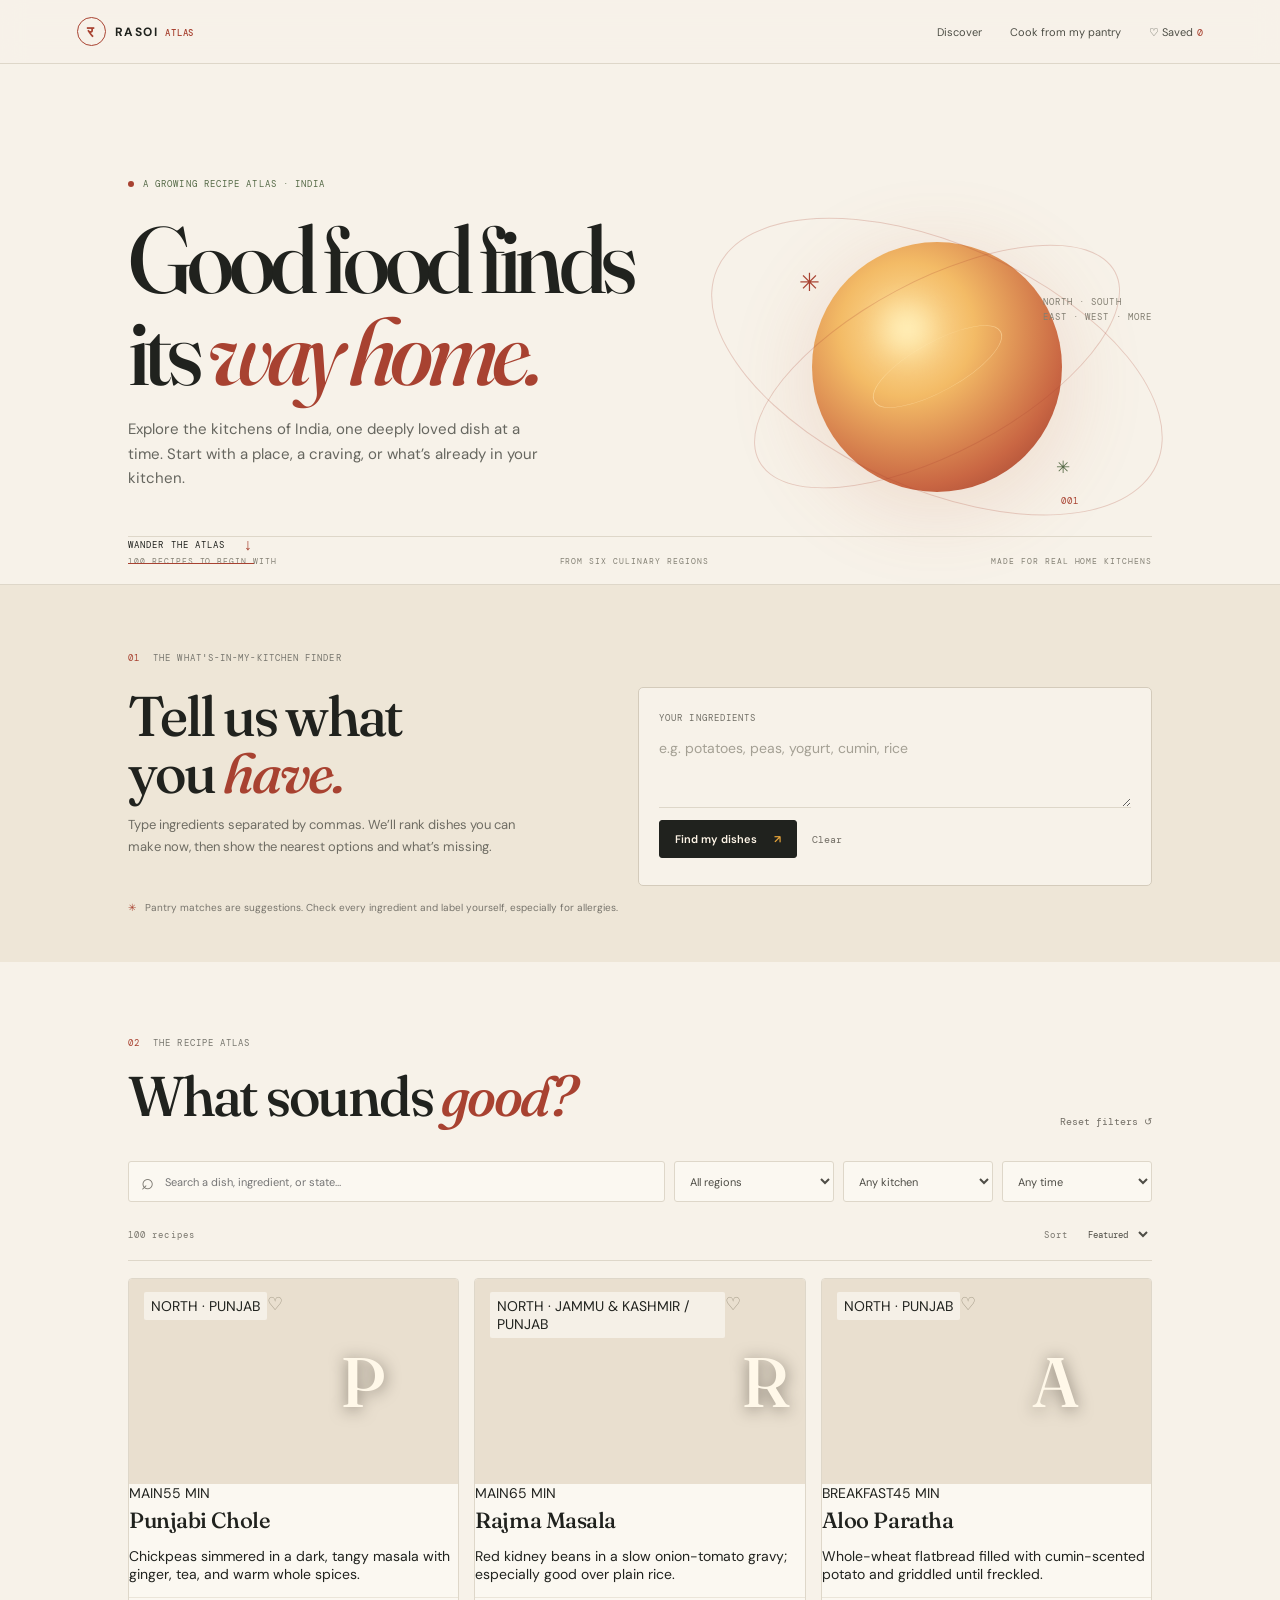
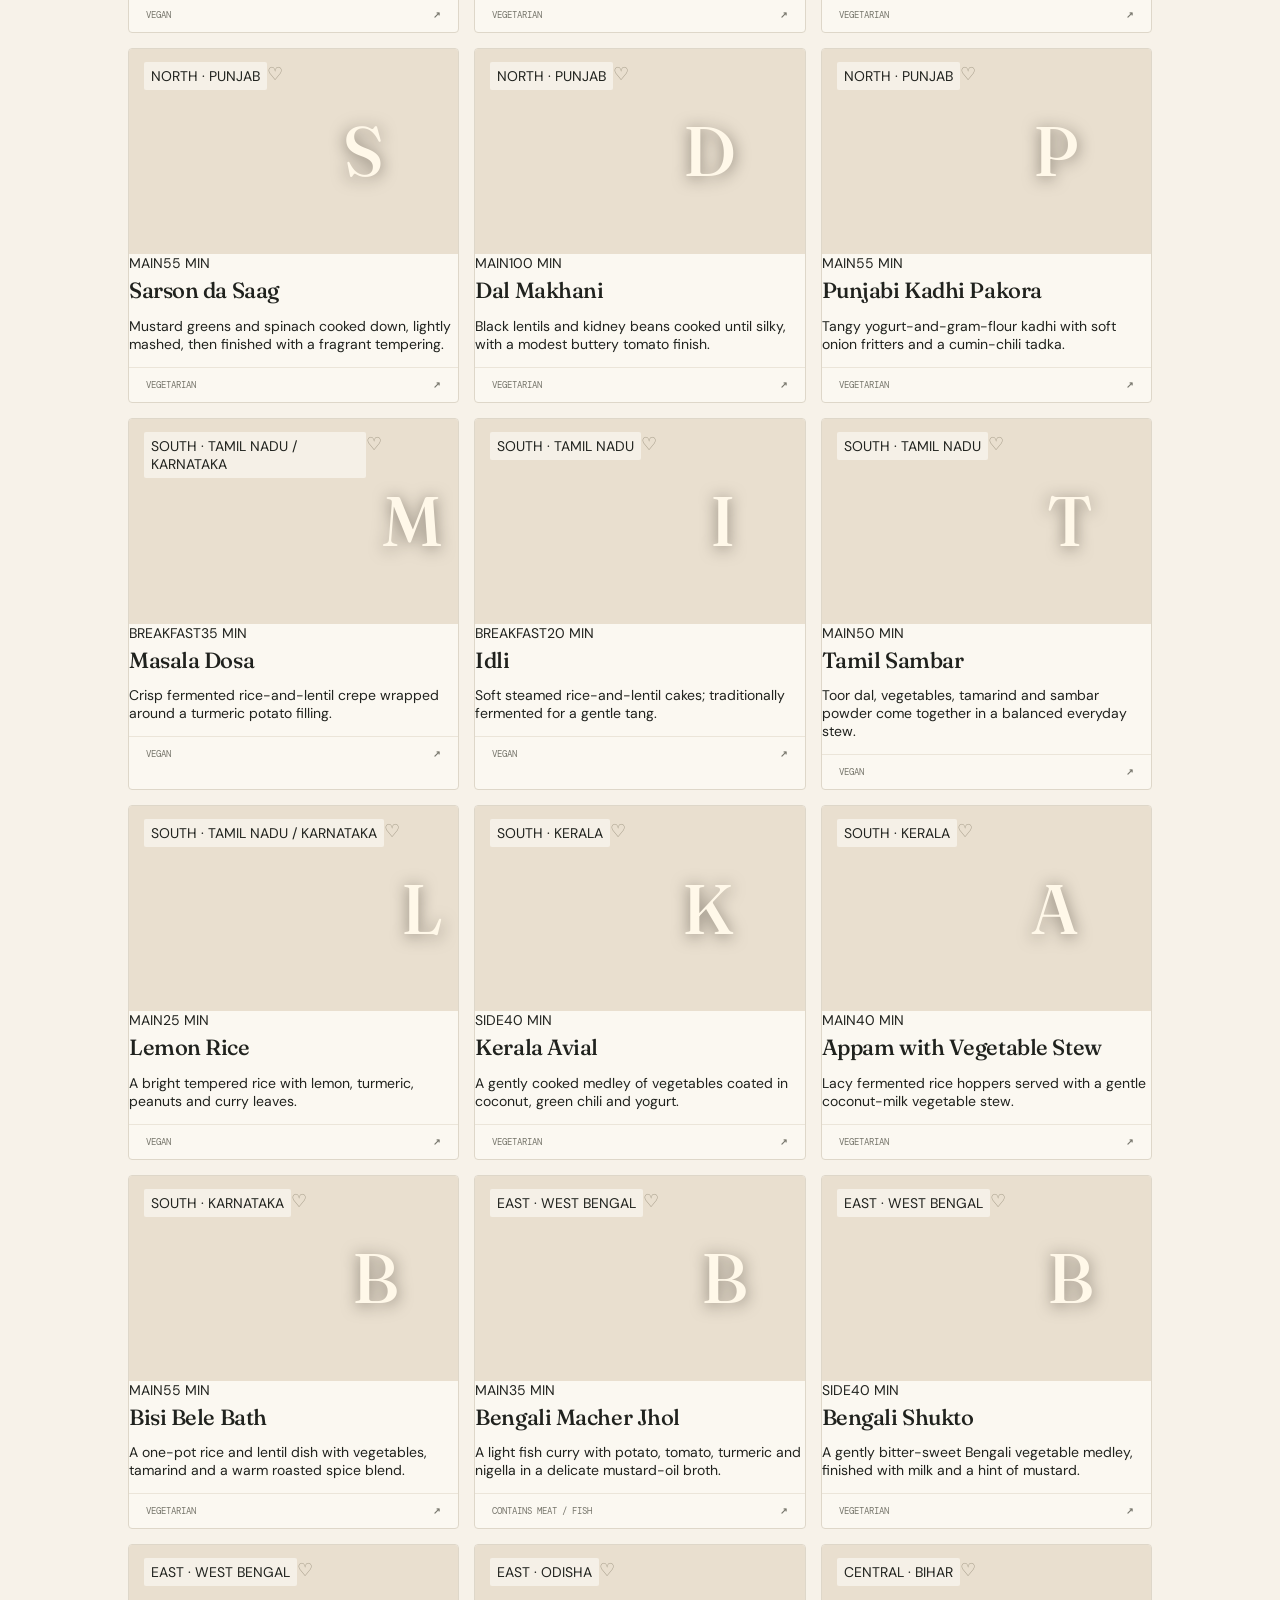
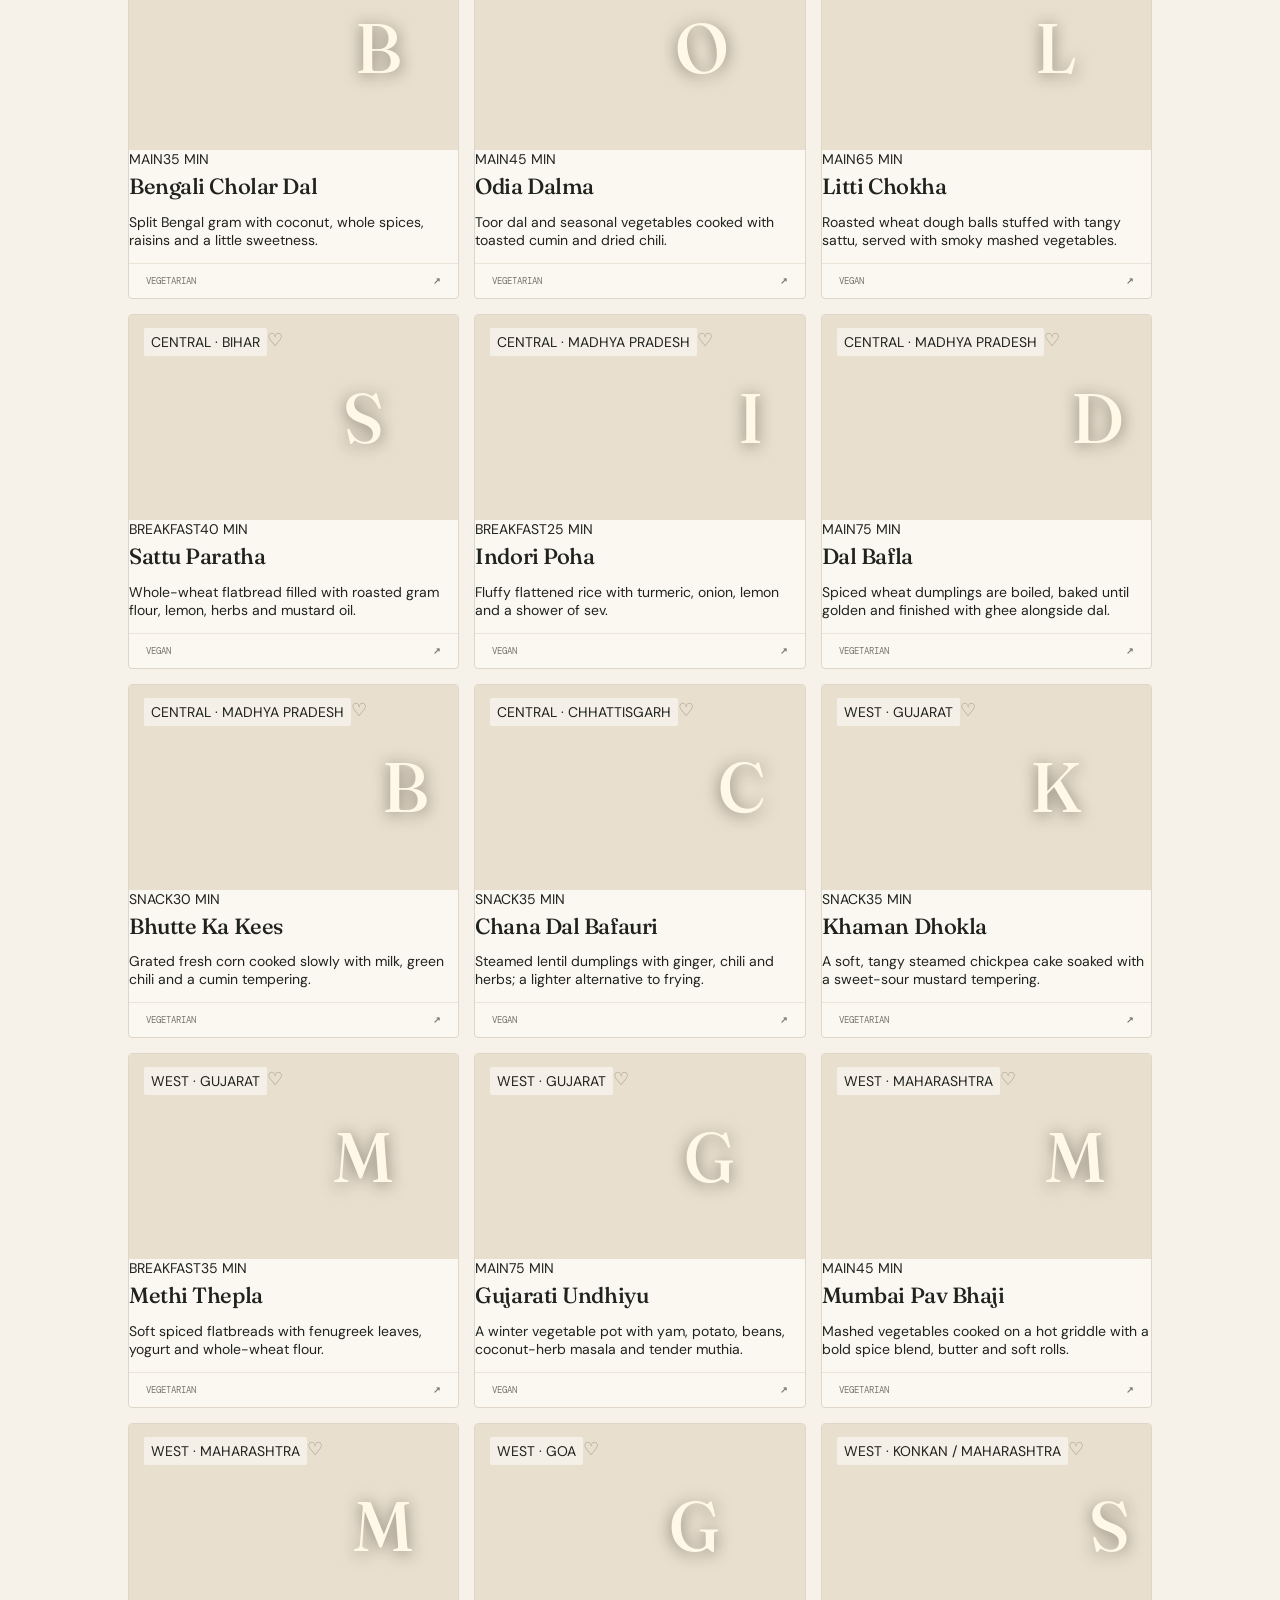
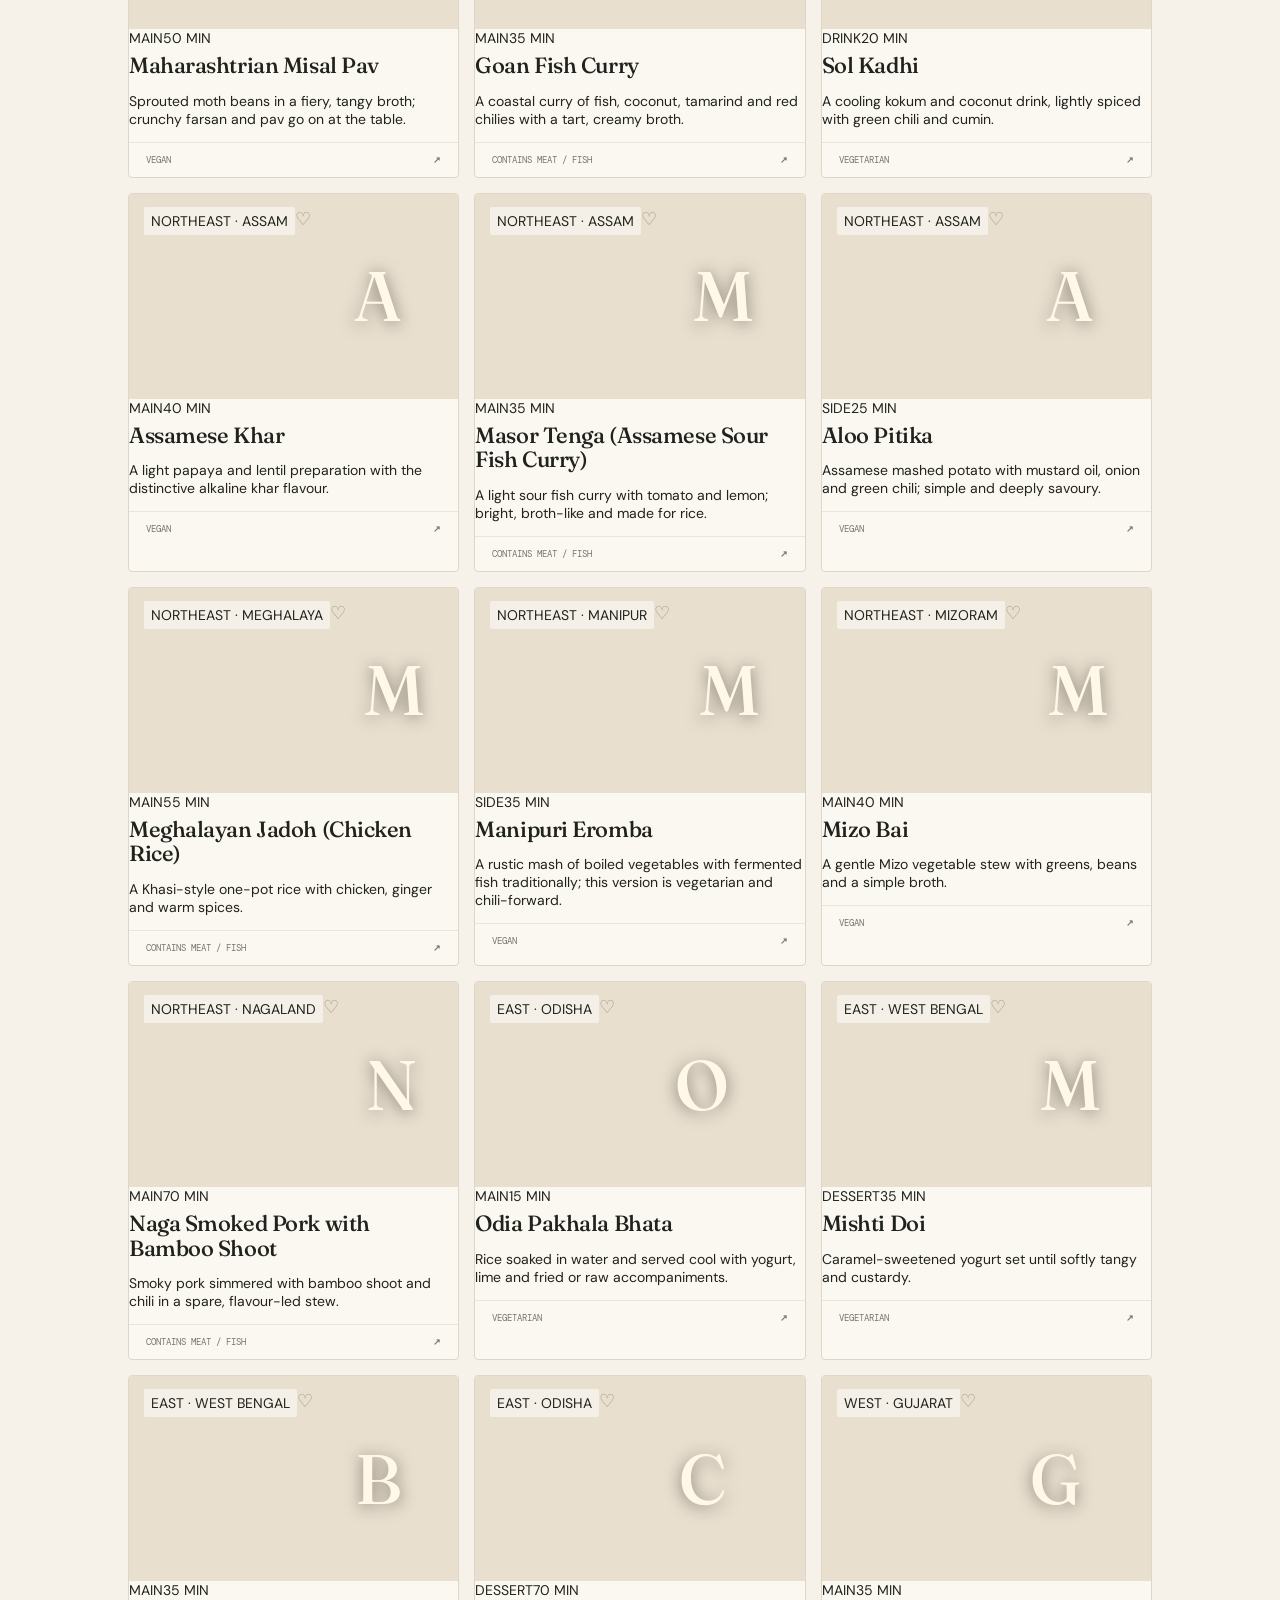
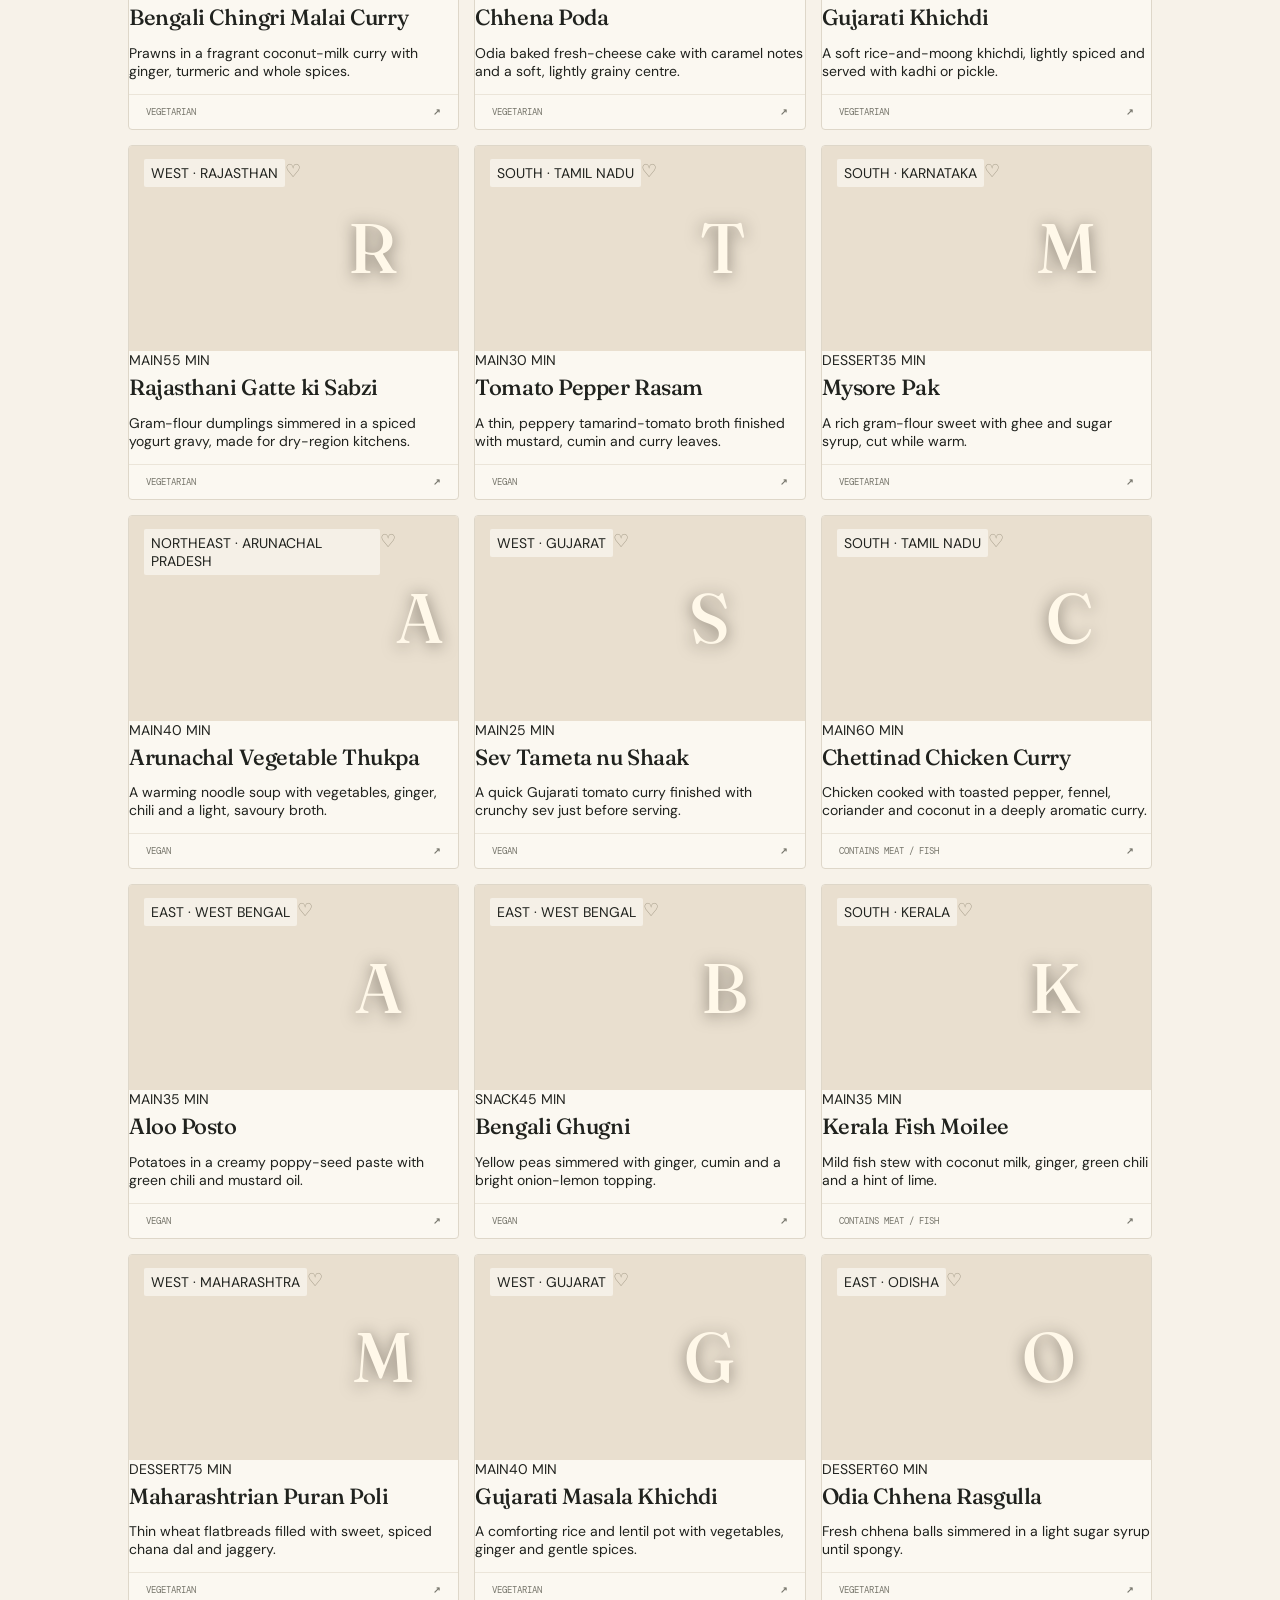
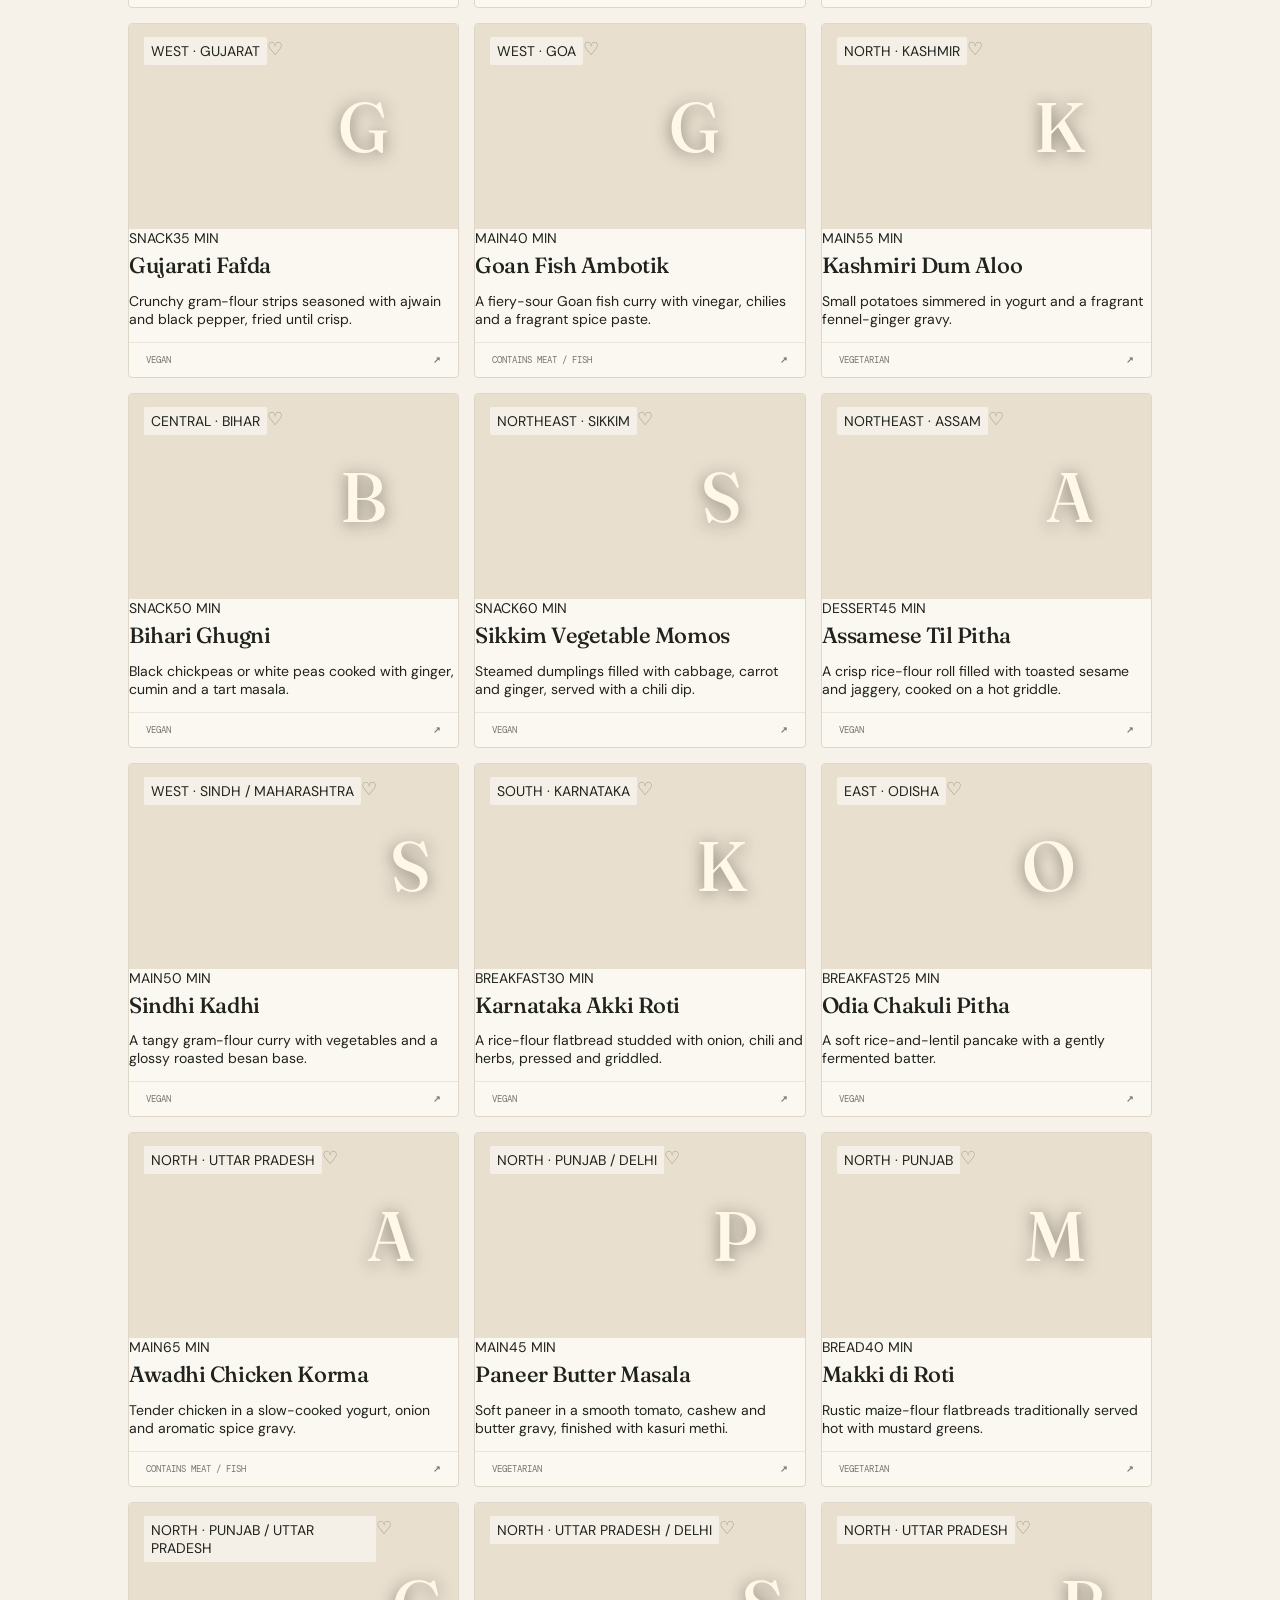
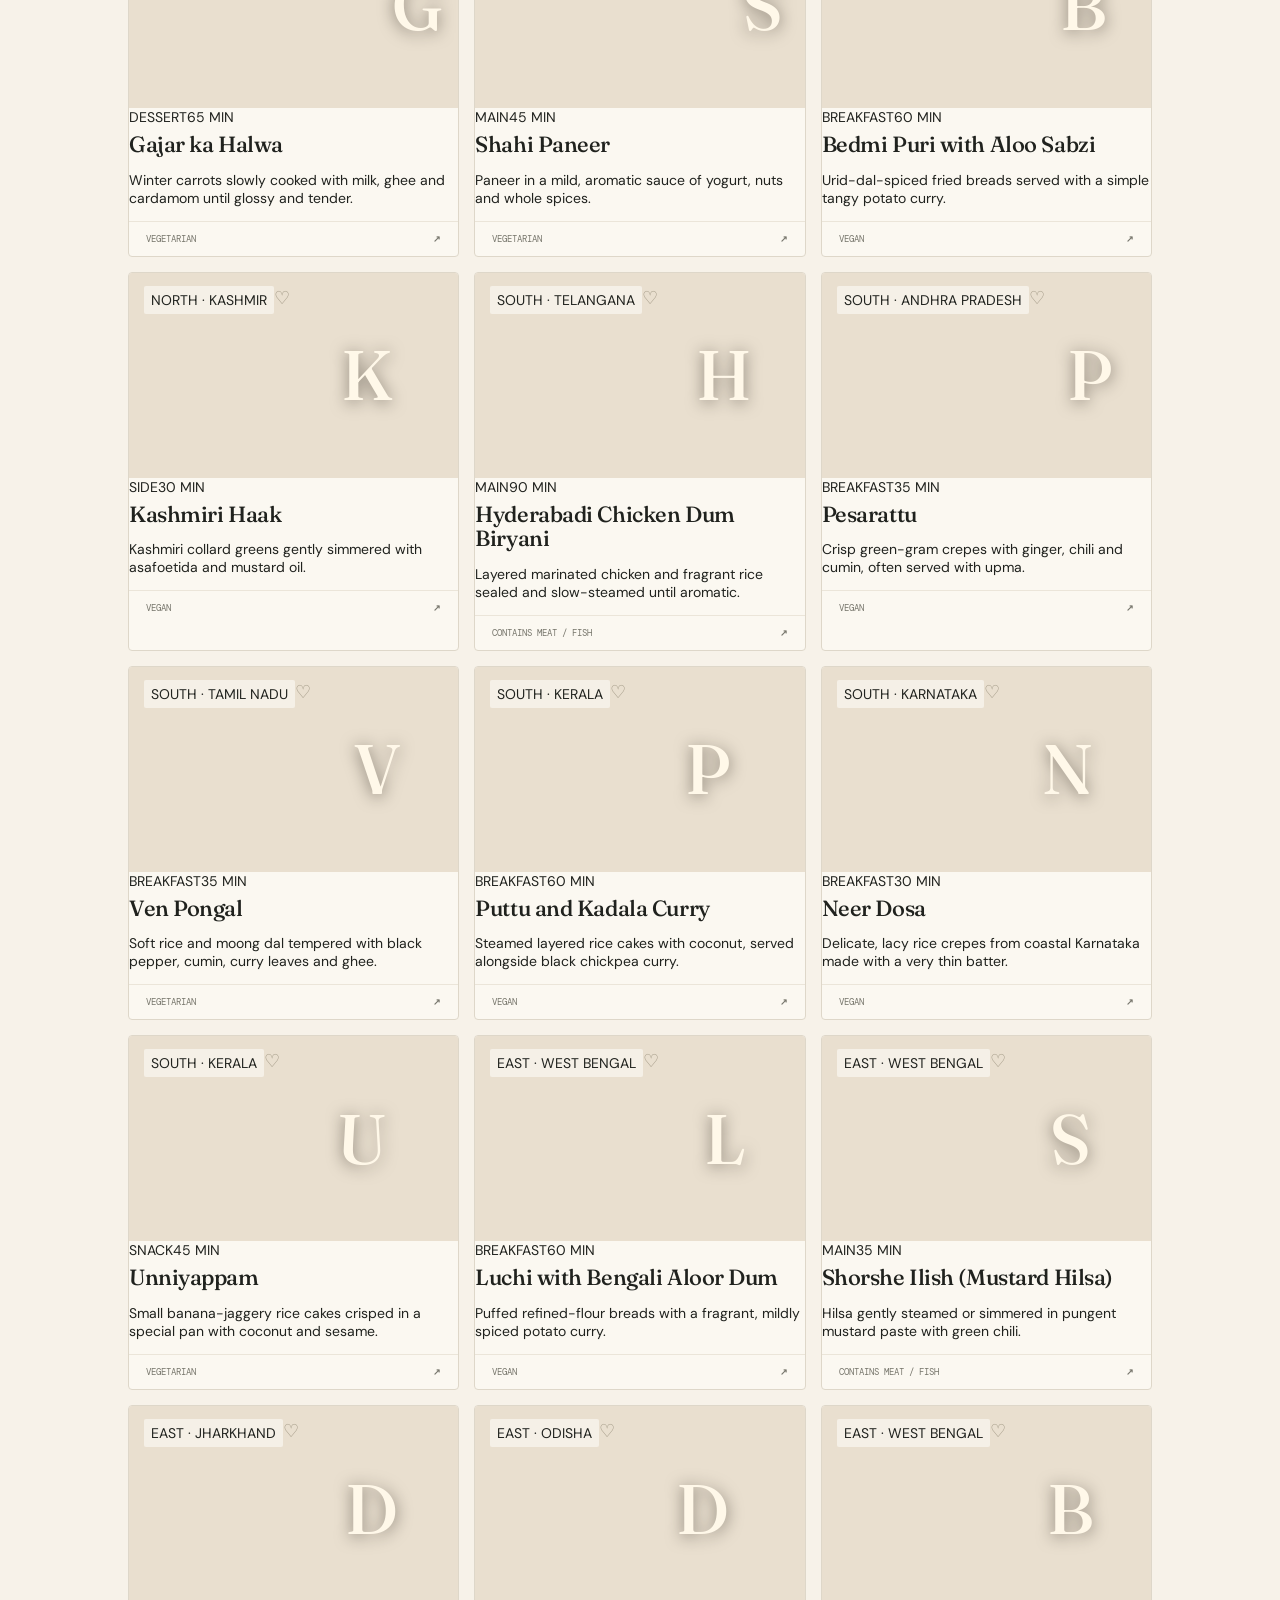
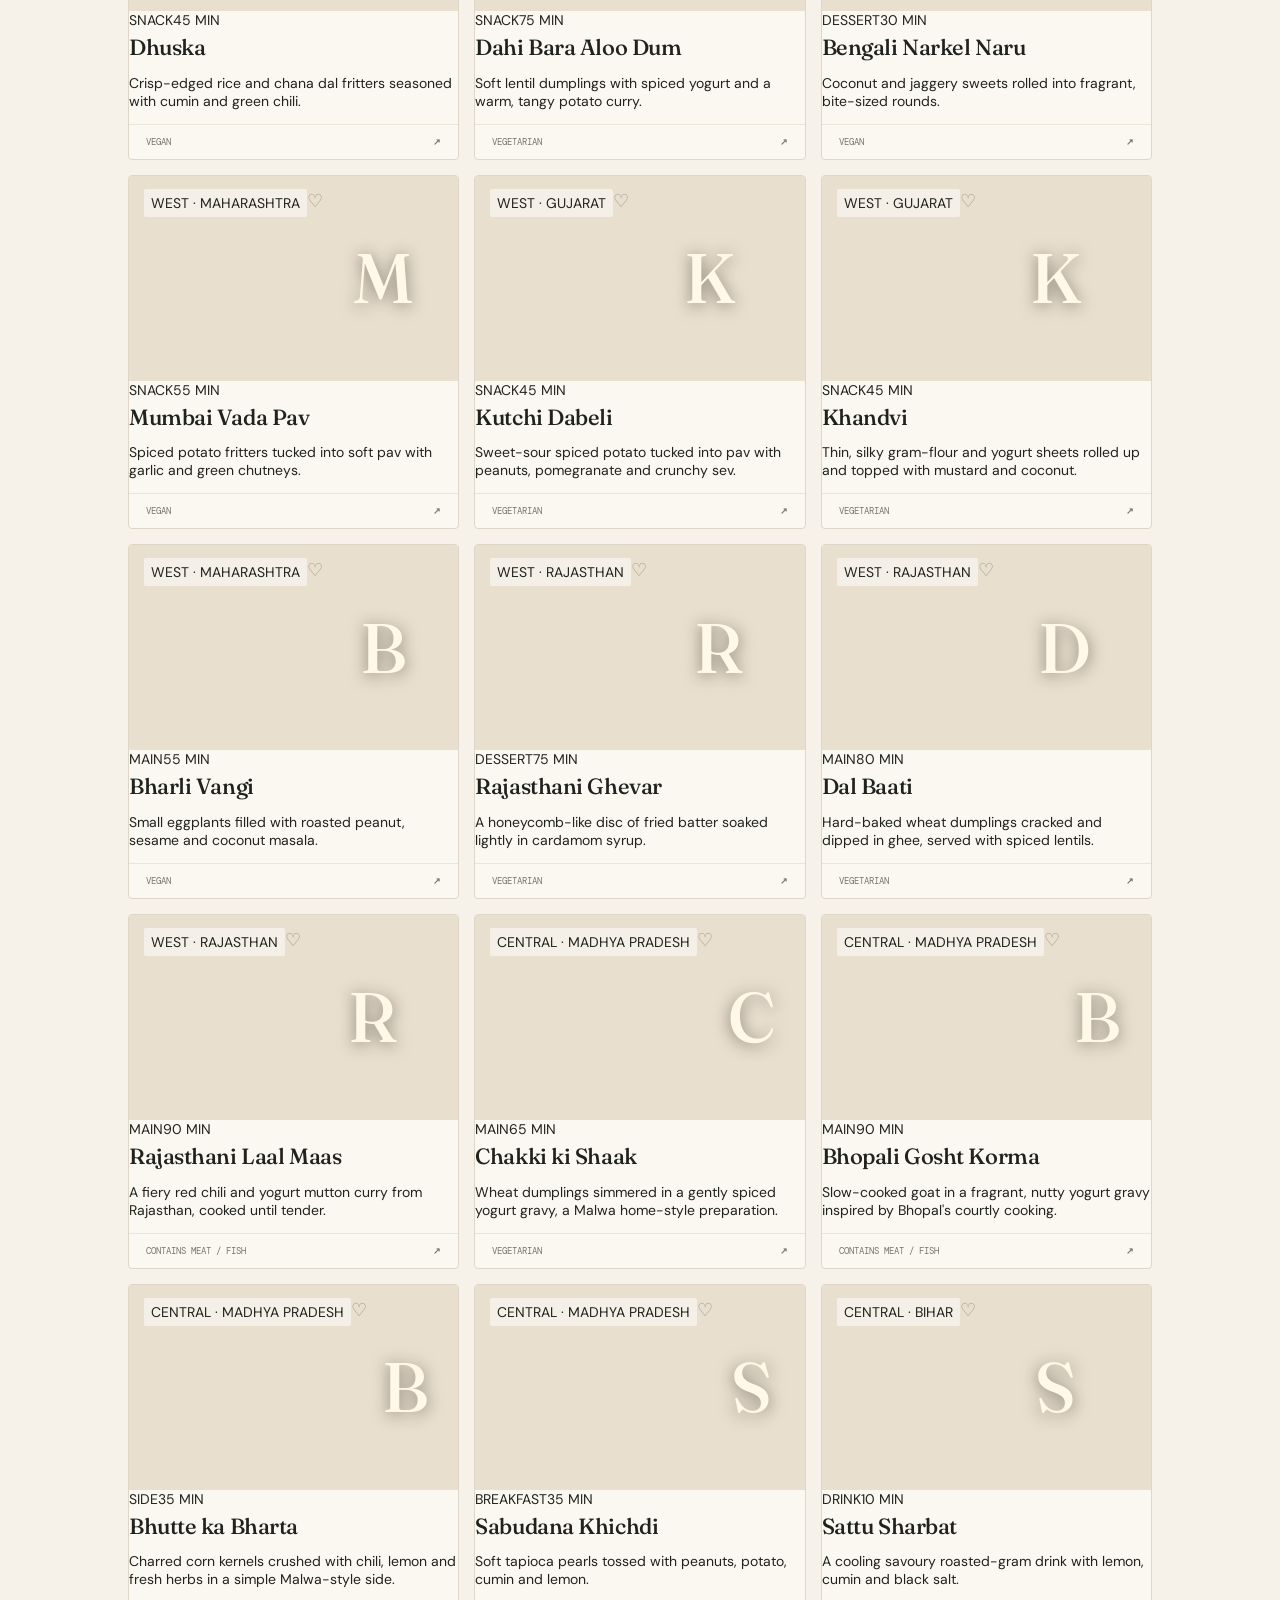
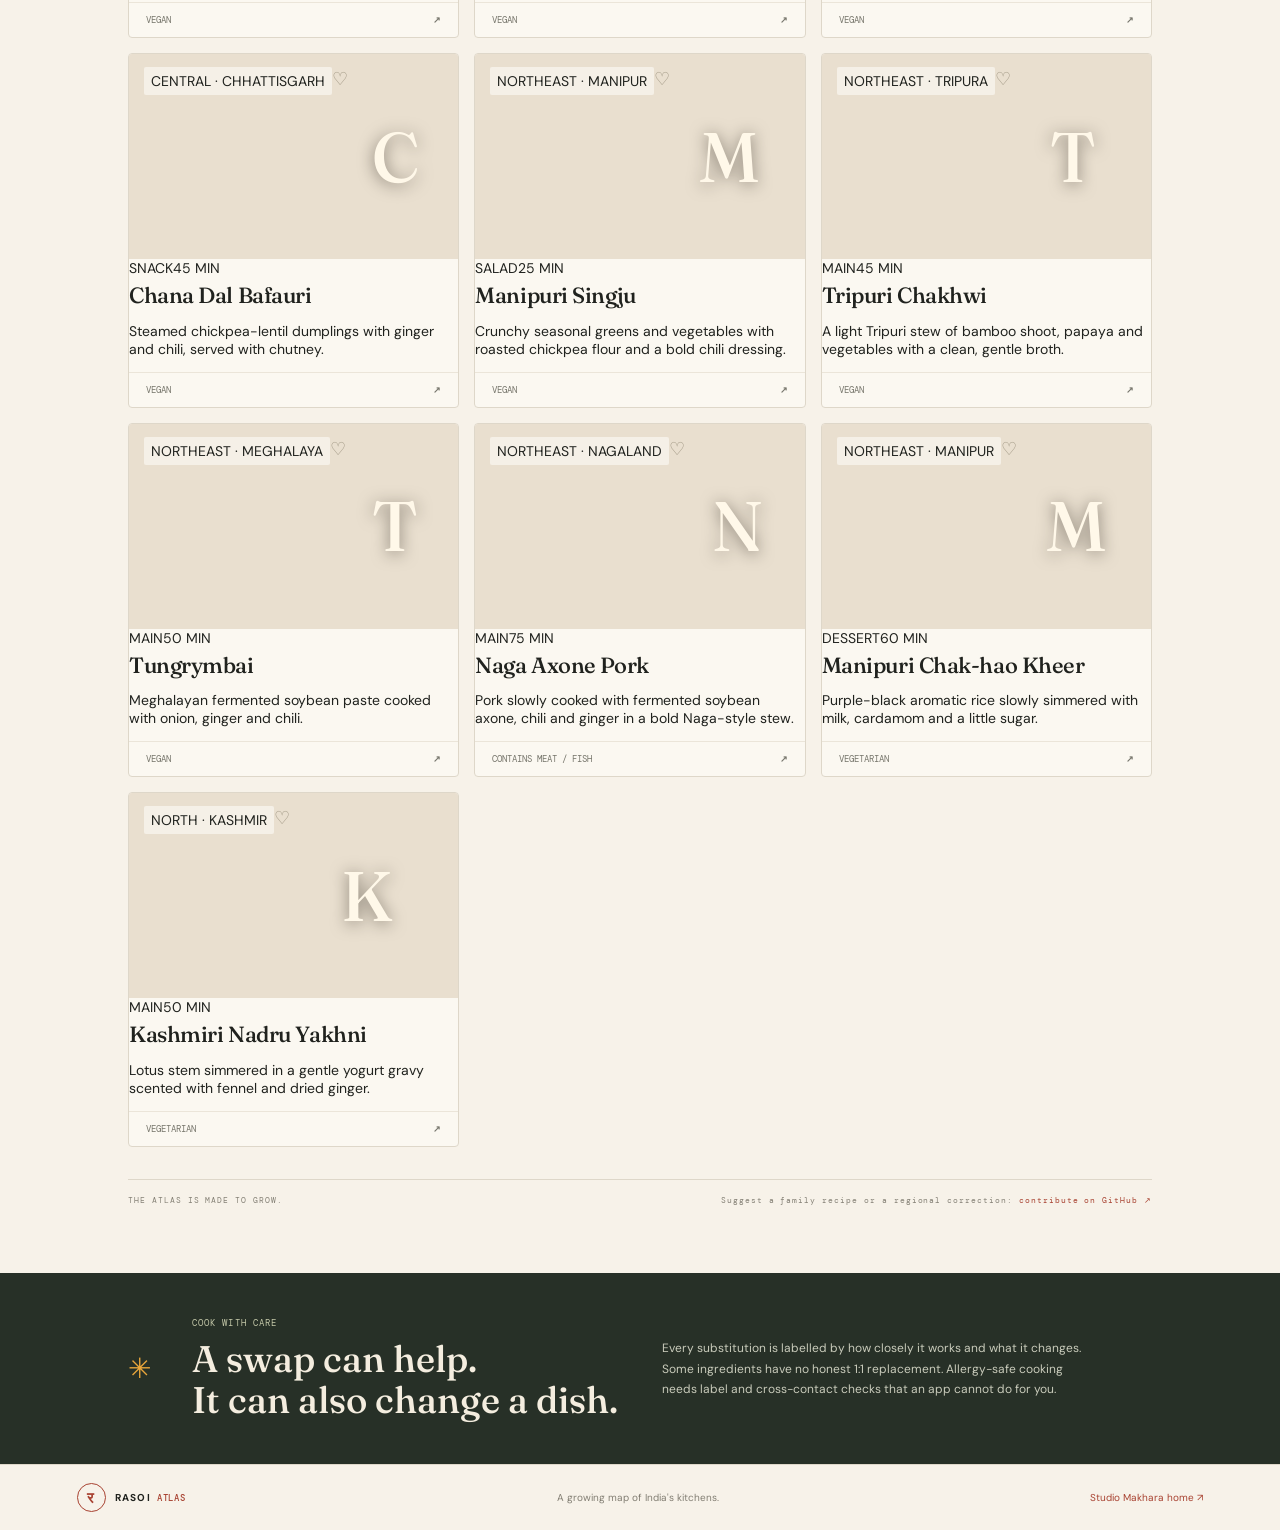
==== commit f507c64d: "Refresh Rasoi Atlas photo layout" ====
--- a/apps/rasoi-atlas/index.html
+++ b/apps/rasoi-atlas/index.html
@@ -8,9 +8,9 @@
   <title>Rasoi Atlas — Indian food, one kitchen at a time</title>
   <link rel="preconnect" href="https://fonts.googleapis.com"><link rel="preconnect" href="https://fonts.gstatic.com" crossorigin>
   <link href="https://fonts.googleapis.com/css2?family=DM+Mono:wght@400;500&family=DM+Sans:wght@400;500;600;700&family=Fraunces:opsz,wght@9..144,500;9..144,600;9..144,700;9..144,500&display=swap" rel="stylesheet">
-  <link rel="stylesheet" href="styles.css?v=100">
-  <script src="data.js?v=100" defer></script>
-  <script src="app.js?v=100" defer></script>
+  <link rel="stylesheet" href="styles.css?v=104">
+  <script src="data.js?v=102" defer></script>
+  <script src="app.js?v=103" defer></script>
 </head>
 <body>
   <header class="site-header">
@@ -26,7 +26,7 @@
         <a class="hero-link" href="#discover">WANDER THE ATLAS <span>↓</span></a>
       </div>
       <div class="hero-art" aria-hidden="true"><div class="sun"></div><div class="orbit orbit-one"></div><div class="orbit orbit-two"></div><div class="spice spice-one">✳</div><div class="spice spice-two">✳</div><span class="hero-note">NORTH · SOUTH<br>EAST · WEST · MORE</span><span class="hero-no">001</span></div>
-      <div class="hero-foot"><span>36 RECIPES TO BEGIN WITH</span><span>FROM SIX CULINARY REGIONS</span><span>MADE FOR REAL HOME KITCHENS</span></div>
+      <div class="hero-foot"><span>100 RECIPES TO BEGIN WITH</span><span>FROM SIX CULINARY REGIONS</span><span>MADE FOR REAL HOME KITCHENS</span></div>
     </section>
 
     <section id="pantry" class="pantry-section">
--- a/apps/rasoi-atlas/styles.css
+++ b/apps/rasoi-atlas/styles.css
@@ -19,3 +19,7 @@
 
 .prep-panel{margin:0 clamp(20px,5vw,46px) 22px;padding:13px 15px;background:#efe9dc;border-left:3px solid var(--saffron);color:#625e53;font-size:10px;line-height:1.6}.prep-panel>b{font:9px var(--mono);letter-spacing:.12em;color:var(--brick)}.prep-panel p{margin:5px 0 0}.prep-panel strong{color:var(--ink)}.steps-heading{display:flex;justify-content:space-between;align-items:baseline;gap:10px}.steps-heading h3{margin:0 0 12px}.steps-heading span{color:#8d7961;font:9px var(--mono);white-space:nowrap}
 @media(max-width:580px){.prep-panel{margin:0 17px 18px;padding:12px}}
+
+/* Give every recipe photograph a real, consistent display area. */
+.recipe-art{height:205px;flex:0 0 205px;display:flex;align-items:flex-start;justify-content:space-between;padding:13px 15px;background:#e9dfcf}.recipe-art .recipe-region,.recipe-art .dish-initial{position:relative;z-index:1}.recipe-art .recipe-region{background:#f7f2e9e8;padding:5px 7px;border-radius:2px}.recipe-art .dish-initial{align-self:center;margin:auto;font:500 70px var(--serif);color:#fff8e9;text-shadow:0 2px 16px #201a1280}.food-photo{z-index:0}.recipe-art.has-photo:after{z-index:0;background:linear-gradient(180deg,#17140f24 0%,transparent 28%,transparent 62%,#201a1280 100%)}
+@media(max-width:580px){.recipe-art{height:220px;flex-basis:220px}}
